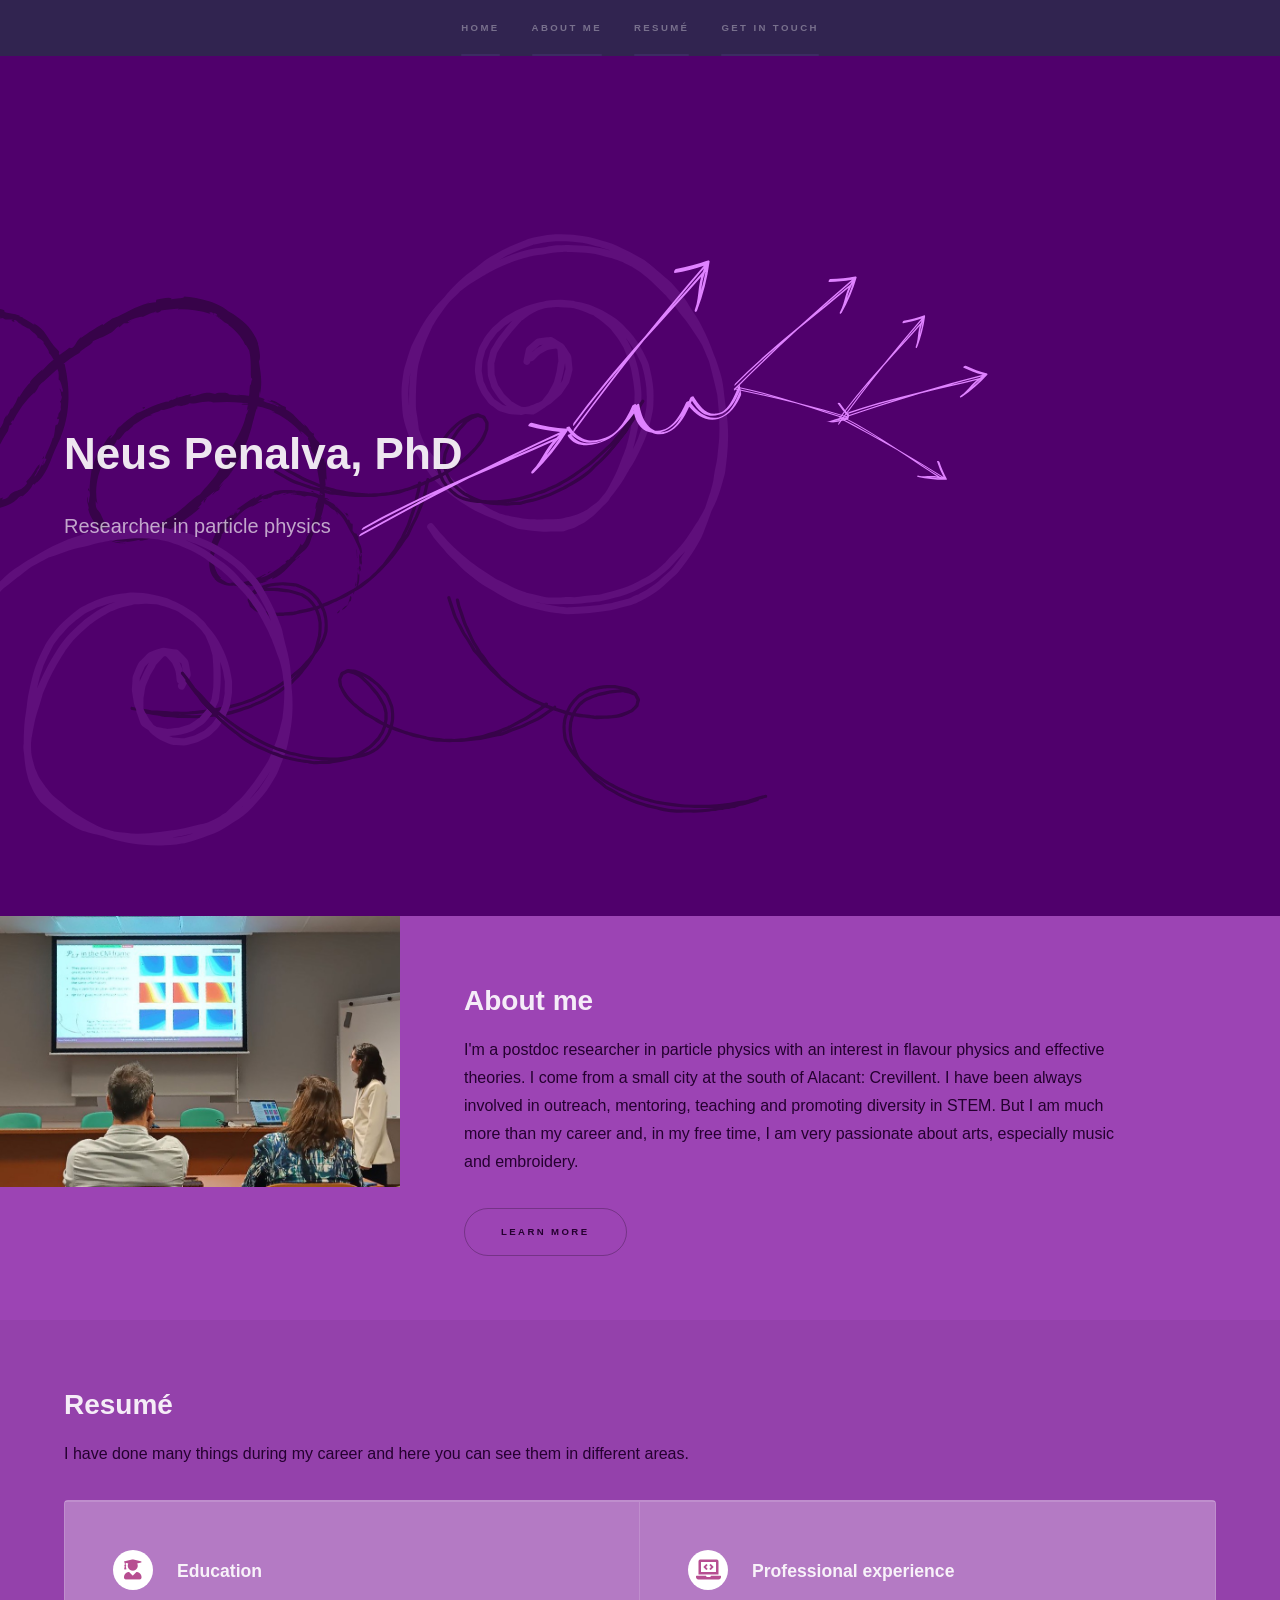
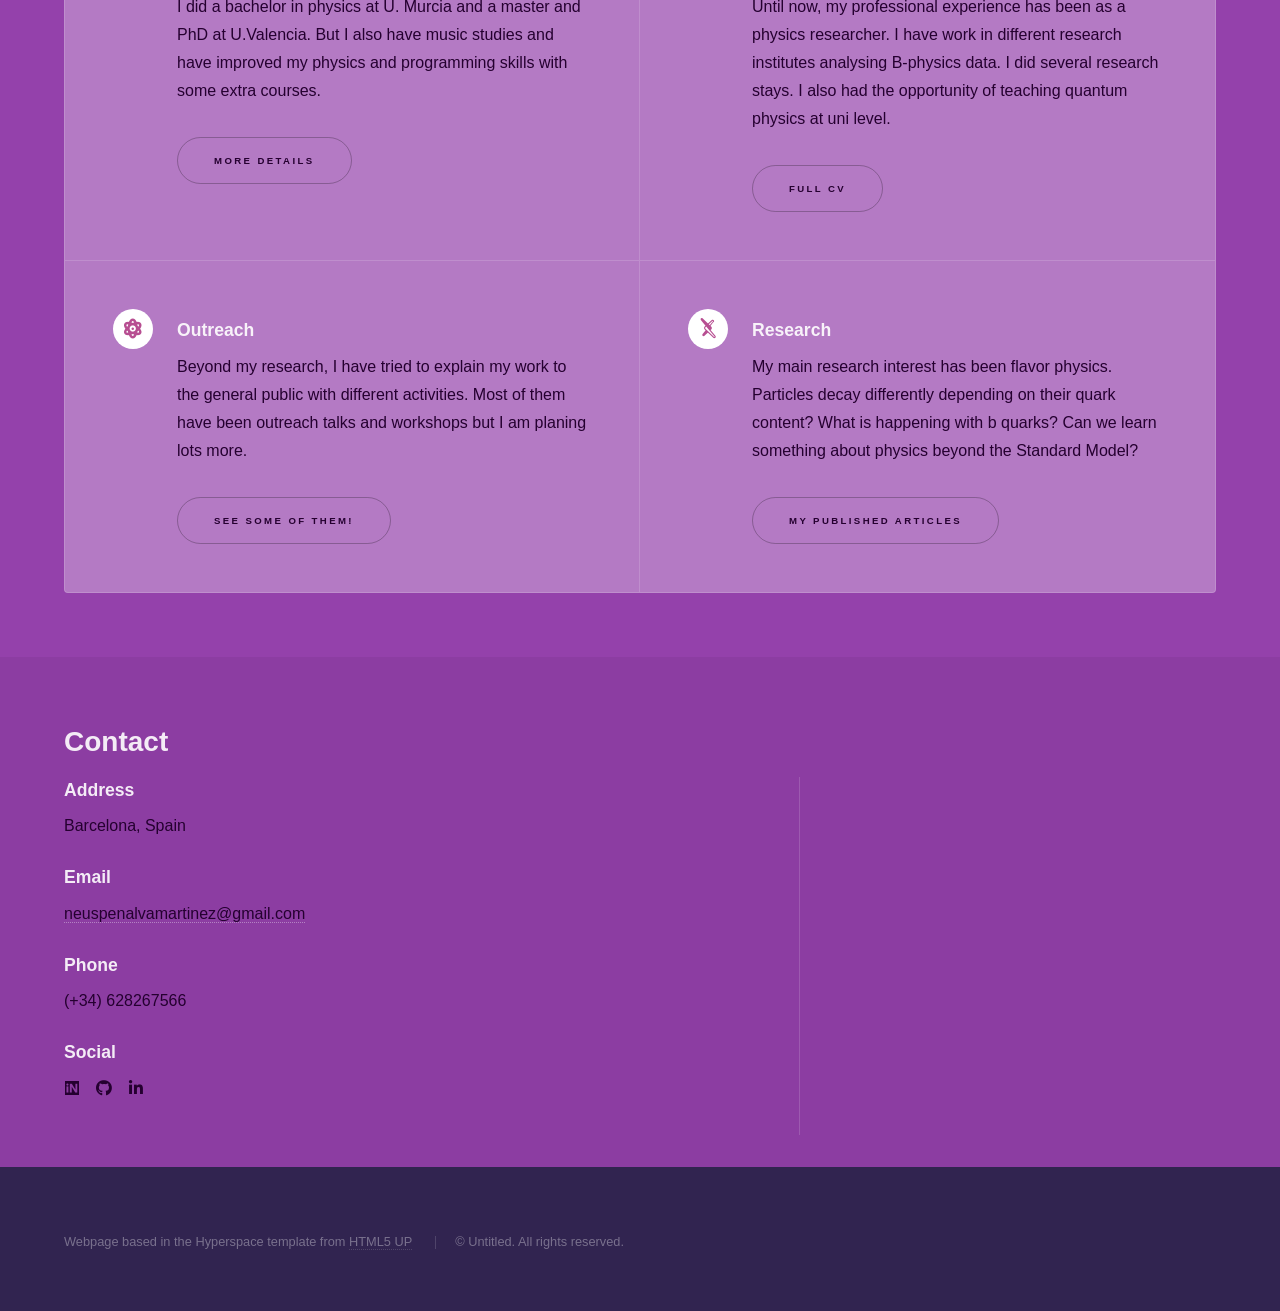
==== index.html @ c402e640 "Add files via upload" ====
<!DOCTYPE HTML>
<!--
	Hyperspace by HTML5 UP
	html5up.net | @ajlkn
	Free for personal and commercial use under the CCA 3.0 license (html5up.net/license)
-->
<html>
	<head>
		<title>Neus Penalva</title>
		<meta charset="utf-8" />
		<meta name="viewport" content="width=device-width, initial-scale=1, user-scalable=no" />
		<link rel="stylesheet" href="assets/css/main.css" />
		<noscript><link rel="stylesheet" href="assets/css/noscript.css" /></noscript>
	</head>
	<body class="is-preload">

		<!-- Sidebar -->
			<section id="sidebar">
				<div class="inner">
					<header>
						<img src="images/perfil.jpeg" alt="Profile photo" class="avatar"/>
						<h2 id="logo"><a href="#">Neus Penalva</a></h2>
				    </header>
					<nav>
						<ul>
							<li><a href="#intro">Home</a></li>
							<li><a href="#one">About me</a></li>
							<li><a href="#two">Resumé</a></li>
							<li><a href="#three">Get in touch</a></li>
						</ul>
					</nav>
				</div>
			</section>

		<!-- Wrapper -->
			<div id="wrapper">

				<!-- Intro -->
					<section id="intro" class="wrapper style1 fullscreen fade-up">
						<div class="inner">
							<h1>Neus Penalva, PhD</h1>
							<p>Researcher in particle physics</p>
						</div>
					</section>

				<!-- One -->
					<section id="one" class="wrapper style2 spotlights">
						<section>
							<a href="#" class="image"><img src="images/thesis_defense.jpg" alt="" data-position="center center" width="100%" /></a>
							<div class="content">
								<div class="inner">
									<h2>About me</h2>
									<p>I'm a postdoc researcher in particle physics with an interest in flavour physics and effective theories. I come from a small city at the south of Alacant: Crevillent.
									I have been always involved in outreach, mentoring, teaching and promoting diversity in STEM. 
									But I am much more than my career and, in my free time, I am very passionate about arts, especially music and embroidery.</p>
									<ul class="actions">
										<li><a href="aboutme.html" class="button">Learn more</a></li>
									</ul>
								</div>
							</div>

					</section>

				<!-- Two -->
					<section id="two" class="wrapper style3 fade-up">
						<div class="inner">
							<h2>Resumé</h2>
							<p>I have done many things during my career and here you can see them in different areas.</p>
							<div class="features">
								<section>
									<span class="icon solid major fa-user-graduate"></span>
									<h3>Education</h3>
									<p>I did a bachelor in physics at U. Murcia and a master and PhD at U.Valencia. But I also have music studies and have improved my physics and programming skills with some extra courses.</p>
									<ul class="actions">
										<li><a href="education.html" class="button">More details</a></li>
							        </ul>
								</section>
								<section>
									<span class="icon solid major fa-laptop-code"></span>
									<h3>Professional experience</h3>
									<p>Until now, my professional experience has been as a physics researcher. I have work in different research institutes analysing B-physics data. 
									I did several research stays. I also had the opportunity of teaching quantum physics at uni level. 
									</p>
									<ul class="actions">
										<li><a href="CV.html" class="button">Full CV</a></li>
							        </ul>
								</section>
								<section>
									<span class="icon solid major fa-atom"></span>
									<h3>Outreach</h3>
									<p>Beyond my research, I have tried to explain my work to the general public with different activities. Most of them have been outreach talks and workshops but I am planing lots more.</p>
									<ul class="actions">
										<li><a href="portfolio.html" class="button">See some of them!</a></li>
							        </ul>
								</section>
								<section>
									<span class="icon academic solid major ai-arxiv"></span>
									<h3>Research</h3>
									<p>My main research interest has been flavor physics. Particles decay differently depending on their quark content? What is happening with b quarks? Can we learn something about physics beyond the Standard Model?</p>
									<ul class="actions">
										<li><a href="publications.html" class="button">My published articles</a></li>
							        </ul>
								</section>
							</div>
						</div>
					</section>

				<!-- Three -->
					<section id="three" class="wrapper style2 fade-up">
						<div class="inner">
							<h2>Contact</h2>
							<div class="split style1">
<!--								<section>
									<form method="post" action="#">
										<div class="fields">
											<div class="field half">
												<label for="name">Name</label>
												<input type="text" name="name" id="name" />
											</div>
											<div class="field half">
												<label for="email">Email</label>
												<input type="text" name="email" id="email" />
											</div>
											<div class="field">
												<label for="message">Message</label>
												<textarea name="message" id="message" rows="5"></textarea>
											</div>
										</div>
										<ul class="actions">
											<li><a href="" class="button submit">Send Message</a></li>
										</ul>
									</form>
								</section>
-->								
								<section>
									<ul class="contact">
										<li>
											<h3>Address</h3>
											<span>Barcelona, Spain</span>
										</li>
										<li>
											<h3>Email</h3>
											<a href="#">neuspenalvamartinez@gmail.com</a>
										</li>
										<li>
											<h3>Phone</h3>
											<span>(+34) 628267566</span>
										</li>
										
										<li>
											<h3>Social</h3>
											<ul class="icons">
												<li><a href="https://inspirehep.net/authors/1802259?ui-citation-summary=true" class="icon academic ai-inspire"><span class="label">Inspire-HEP</span></a></li>
												<li><a href="https://github.com/NeusPenalva" class="icon brands fa-github"><span class="label">GitHub</span></a></li>
												<li><a href="https://www.linkedin.com/in/neus-penalva-mart%C3%ADnez-898a0a345/" class="icon brands fa-linkedin-in"><span class="label">LinkedIn</span></a></li>
											</ul>
										</li>
									</ul>
								</section>
							</div>
						</div>
					</section>

			</div>

		<!-- Footer -->
			<footer id="footer" class="wrapper style1-alt">
				<div class="inner">
					<ul class="menu">
						<li>Webpage based in the Hyperspace template from <a href="http://html5up.net">HTML5 UP</a></li>
						<li>&copy; Untitled. All rights reserved.</li>
					</ul>
				</div>
			</footer>

		<!-- Scripts -->
			<script src="assets/js/jquery.min.js"></script>
			<script src="assets/js/jquery.scrollex.min.js"></script>
			<script src="assets/js/jquery.scrolly.min.js"></script>
			<script src="assets/js/browser.min.js"></script>
			<script src="assets/js/breakpoints.min.js"></script>
			<script src="assets/js/util.js"></script>
			<script src="assets/js/main.js"></script>

	</body>
</html>
---- assets/css/main.css ----
@import url(fontawesome-all.min.css);
@import url(academicons.min.css);
/*
	Hyperspace by HTML5 UP
	html5up.net | @ajlkn
	Free for personal and commercial use under the CCA 3.0 license (html5up.net/license)
*/

html, body, div, span, applet, object,
iframe, h1, h2, h3, h4, h5, h6, p, blockquote,
pre, a, abbr, acronym, address, big, cite,
code, del, dfn, em, img, ins, kbd, q, s, samp,
small, strike, strong, sub, sup, tt, var, b,
u, i, center, dl, dt, dd, ol, ul, li, fieldset,
form, label, legend, table, caption, tbody,
tfoot, thead, tr, th, td, article, aside,
canvas, details, embed, figure, figcaption,
footer, header, hgroup, menu, nav, output, ruby,
section, summary, time, mark, audio, video {
	margin: 0;
	padding: 0;
	border: 0;
	font-size: 100%;
	font: inherit;
	vertical-align: baseline;}

article, aside, details, figcaption, figure,
footer, header, hgroup, menu, nav, section {
	display: block;}

body {
	line-height: 1;
}

ol, ul {
	list-style: none;
}

blockquote, q {
	quotes: none;
}

	blockquote:before, blockquote:after, q:before, q:after {
		content: '';
		content: none;
	}

table {
	border-collapse: collapse;
	border-spacing: 0;
}

body {
	-webkit-text-size-adjust: none;
}

mark {
	background-color: transparent;
	color: inherit;
}

input::-moz-focus-inner {
	border: 0;
	padding: 0;
}

input, select, textarea {
	-moz-appearance: none;
	-webkit-appearance: none;
	-ms-appearance: none;
	appearance: none;
}

/* Basic */

	@-ms-viewport {
		width: device-width;
	}

	body {
		-ms-overflow-style: scrollbar;
	}

	@media screen and (max-width: 480px) {

		html, body {
			min-width: 320px;
		}

	}

	html {
		box-sizing: border-box;
	}

	*, *:before, *:after {
		box-sizing: inherit;
	}

	body {
		background: #312450;
	}

		body.is-preload *, body.is-preload *:before, body.is-preload *:after {
			-moz-animation: none !important;
			-webkit-animation: none !important;
			-ms-animation: none !important;
			animation: none !important;
			-moz-transition: none !important;
			-webkit-transition: none !important;
			-ms-transition: none !important;
			transition: none !important;
		}

/* Type */

	body, input, select, textarea {
		color: rgba(255, 255, 255, 0.65);
		font-family: Arial, Helvetica, sans-serif;
		font-size: 16.5pt;
		font-weight: normal;
		line-height: 1.75;
	}

		@media screen and (max-width: 1680px) {

			body, input, select, textarea {
				font-size: 13pt;
			}

		}

		@media screen and (max-width: 1280px) {

			body, input, select, textarea {
				font-size: 12pt;
			}

		}

		@media screen and (max-width: 360px) {

			body, input, select, textarea {
				font-size: 11pt;
			}

		}

	a {
		-moz-transition: color 0.2s ease, border-bottom-color 0.2s ease;
		-webkit-transition: color 0.2s ease, border-bottom-color 0.2s ease;
		-ms-transition: color 0.2s ease, border-bottom-color 0.2s ease;
		transition: color 0.2s ease, border-bottom-color 0.2s ease;
		border-bottom: dotted 1px rgba(255, 255, 255, 0.35);
		color: inherit;
		text-decoration: none;
	}

		a:hover {
			border-bottom-color: transparent;
			color: #ffffff;
		}

	strong, b {
		color: #ffffff;
		font-weight: bold;
	}

	em, i {
		font-style: italic;
	}

	p {
		margin: 0 0 2em 0;
	}

	h1, h2, h3, h4, h5, h6 {
		color: rgba(255, 255, 255, 0.90);
		font-weight: bold;
		line-height: 1.5;
		margin: 0 0 0.5em 0;
	}

		h1 a, h2 a, h3 a, h4 a, h5 a, h6 a {
			color: inherit;
			text-decoration: none;
		}

	h1 {
		font-size: 2.75em;
	}

		h1.major {
			margin: 0 0 1.3em 0;
			position: relative;
			padding-bottom: 0.35em;
		}

			h1.major:after {
				background-image: -moz-linear-gradient(to right, #5e42a6, #b74e91);
				background-image: -webkit-linear-gradient(to right, #5e42a6, #b74e91);
				background-image: -ms-linear-gradient(to right, #5e42a6, #b74e91);
				background-image: linear-gradient(to right, #5e42a6, #b74e91);
				-moz-transition: max-width 0.2s ease;
				-webkit-transition: max-width 0.2s ease;
				-ms-transition: max-width 0.2s ease;
				transition: max-width 0.2s ease;
				border-radius: 0.2em;
				bottom: 0;
				content: '';
				height: 0.05em;
				position: absolute;
				right: 0;
				width: 100%;
			}

	h2 {
		font-size: 1.75em;
	}

	h3 {
		font-size: 1.1em;
	}

	h4 {
		font-size: 1em;
	}

	h5 {
		font-size: 0.8em;
	}

	h6 {
		font-size: 0.6em;
	}

	@media screen and (max-width: 736px) {

		h1 {
			font-size: 2em;
		}

		h2 {
			font-size: 1.25em;
		}

		h3 {
			font-size: 1em;
		}

		h4 {
			font-size: 0.8em;
		}

		h5 {
			font-size: 0.6em;
		}

		h6 {
			font-size: 0.6em;
		}

	}

	sub {
		font-size: 0.8em;
		position: relative;
		top: 0.5em;
	}

	sup {
		font-size: 0.8em;
		position: relative;
		top: -0.5em;
	}

	blockquote {
		border-left: solid 4px rgba(255, 255, 255, 0.15);
		font-style: italic;
		margin: 0 0 2em 0;
		padding: 0.5em 0 0.5em 2em;
	}

	code {
		background: rgba(255, 255, 255, 0.05);
		border-radius: 0.25em;
		border: solid 1px rgba(255, 255, 255, 0.15);
		font-family: "Courier New", monospace;
		font-size: 0.9em;
		margin: 0 0.25em;
		padding: 0.25em 0.65em;
	}

	pre {
		-webkit-overflow-scrolling: touch;
		font-family: "Courier New", monospace;
		font-size: 0.9em;
		margin: 0 0 2em 0;
	}

		pre code {
			display: block;
			line-height: 1.75em;
			padding: 1em 1.5em;
			overflow-x: auto;
		}

	hr {
		border: 0;
		border-bottom: solid 1px rgba(255, 255, 255, 0.15);
		margin: 2em 0;
	}

		hr.major {
			margin: 3em 0;
		}

	.align-left {
		text-align: left;
	}

	.align-center {
		text-align: center;
	}

	.align-right {
		text-align: right;
	}

/* Row */

	.row {
		display: flex;
		flex-wrap: wrap;
		box-sizing: border-box;
		align-items: stretch;
	}

		.row > * {
			box-sizing: border-box;
		}

		.row.gtr-uniform > * > :last-child {
			margin-bottom: 0;
		}

		.row.aln-left {
			justify-content: flex-start;
		}

		.row.aln-center {
			justify-content: center;
		}

		.row.aln-right {
			justify-content: flex-end;
		}

		.row.aln-top {
			align-items: flex-start;
		}

		.row.aln-middle {
			align-items: center;
		}

		.row.aln-bottom {
			align-items: flex-end;
		}

		.row > .imp {
			order: -1;
		}

		.row > .col-1 {
			width: 8.33333%;
		}

		.row > .off-1 {
			margin-left: 8.33333%;
		}

		.row > .col-2 {
			width: 16.66667%;
		}

		.row > .off-2 {
			margin-left: 16.66667%;
		}

		.row > .col-3 {
			width: 25%;
		}

		.row > .off-3 {
			margin-left: 25%;
		}

		.row > .col-4 {
			width: 33.33333%;
		}

		.row > .off-4 {
			margin-left: 33.33333%;
		}

		.row > .col-5 {
			width: 41.66667%;
		}

		.row > .off-5 {
			margin-left: 41.66667%;
		}

		.row > .col-6 {
			width: 50%;
		}

		.row > .off-6 {
			margin-left: 50%;
		}

		.row > .col-7 {
			width: 58.33333%;
		}

		.row > .off-7 {
			margin-left: 58.33333%;
		}

		.row > .col-8 {
			width: 66.66667%;
		}

		.row > .off-8 {
			margin-left: 66.66667%;
		}

		.row > .col-9 {
			width: 75%;
		}

		.row > .off-9 {
			margin-left: 75%;
		}

		.row > .col-10 {
			width: 83.33333%;
		}

		.row > .off-10 {
			margin-left: 83.33333%;
		}

		.row > .col-11 {
			width: 91.66667%;
		}

		.row > .off-11 {
			margin-left: 91.66667%;
		}

		.row > .col-12 {
			width: 100%;
		}

		.row > .off-12 {
			margin-left: 100%;
		}

		.row.gtr-0 {
			margin-top: 0;
			margin-left: 0em;
		}

			.row.gtr-0 > * {
				padding: 0 0 0 0em;
			}

			.row.gtr-0.gtr-uniform {
				margin-top: 0em;
			}

				.row.gtr-0.gtr-uniform > * {
					padding-top: 0em;
				}

		.row.gtr-25 {
			margin-top: 0;
			margin-left: -0.375em;
		}

			.row.gtr-25 > * {
				padding: 0 0 0 0.375em;
			}

			.row.gtr-25.gtr-uniform {
				margin-top: -0.375em;
			}

				.row.gtr-25.gtr-uniform > * {
					padding-top: 0.375em;
				}

		.row.gtr-50 {
			margin-top: 0;
			margin-left: -0.75em;
		}

			.row.gtr-50 > * {
				padding: 0 0 0 0.75em;
			}

			.row.gtr-50.gtr-uniform {
				margin-top: -0.75em;
			}

				.row.gtr-50.gtr-uniform > * {
					padding-top: 0.75em;
				}

		.row {
			margin-top: 0;
			margin-left: -1.5em;
		}

			.row > * {
				padding: 0 0 0 1.5em;
			}

			.row.gtr-uniform {
				margin-top: -1.5em;
			}

				.row.gtr-uniform > * {
					padding-top: 1.5em;
				}

		.row.gtr-150 {
			margin-top: 0;
			margin-left: -2.25em;
		}

			.row.gtr-150 > * {
				padding: 0 0 0 2.25em;
			}

			.row.gtr-150.gtr-uniform {
				margin-top: -2.25em;
			}

				.row.gtr-150.gtr-uniform > * {
					padding-top: 2.25em;
				}

		.row.gtr-200 {
			margin-top: 0;
			margin-left: -3em;
		}

			.row.gtr-200 > * {
				padding: 0 0 0 3em;
			}

			.row.gtr-200.gtr-uniform {
				margin-top: -3em;
			}

				.row.gtr-200.gtr-uniform > * {
					padding-top: 3em;
				}

		@media screen and (max-width: 1680px) {

			.row {
				display: flex;
				flex-wrap: wrap;
				box-sizing: border-box;
				align-items: stretch;
			}

				.row > * {
					box-sizing: border-box;
				}

				.row.gtr-uniform > * > :last-child {
					margin-bottom: 0;
				}

				.row.aln-left {
					justify-content: flex-start;
				}

				.row.aln-center {
					justify-content: center;
				}

				.row.aln-right {
					justify-content: flex-end;
				}

				.row.aln-top {
					align-items: flex-start;
				}

				.row.aln-middle {
					align-items: center;
				}

				.row.aln-bottom {
					align-items: flex-end;
				}

				.row > .imp-xlarge {
					order: -1;
				}

				.row > .col-1-xlarge {
					width: 8.33333%;
				}

				.row > .off-1-xlarge {
					margin-left: 8.33333%;
				}

				.row > .col-2-xlarge {
					width: 16.66667%;
				}

				.row > .off-2-xlarge {
					margin-left: 16.66667%;
				}

				.row > .col-3-xlarge {
					width: 25%;
				}

				.row > .off-3-xlarge {
					margin-left: 25%;
				}

				.row > .col-4-xlarge {
					width: 33.33333%;
				}

				.row > .off-4-xlarge {
					margin-left: 33.33333%;
				}

				.row > .col-5-xlarge {
					width: 41.66667%;
				}

				.row > .off-5-xlarge {
					margin-left: 41.66667%;
				}

				.row > .col-6-xlarge {
					width: 50%;
				}

				.row > .off-6-xlarge {
					margin-left: 50%;
				}

				.row > .col-7-xlarge {
					width: 58.33333%;
				}

				.row > .off-7-xlarge {
					margin-left: 58.33333%;
				}

				.row > .col-8-xlarge {
					width: 66.66667%;
				}

				.row > .off-8-xlarge {
					margin-left: 66.66667%;
				}

				.row > .col-9-xlarge {
					width: 75%;
				}

				.row > .off-9-xlarge {
					margin-left: 75%;
				}

				.row > .col-10-xlarge {
					width: 83.33333%;
				}

				.row > .off-10-xlarge {
					margin-left: 83.33333%;
				}

				.row > .col-11-xlarge {
					width: 91.66667%;
				}

				.row > .off-11-xlarge {
					margin-left: 91.66667%;
				}

				.row > .col-12-xlarge {
					width: 100%;
				}

				.row > .off-12-xlarge {
					margin-left: 100%;
				}

				.row.gtr-0 {
					margin-top: 0;
					margin-left: 0em;
				}

					.row.gtr-0 > * {
						padding: 0 0 0 0em;
					}

					.row.gtr-0.gtr-uniform {
						margin-top: 0em;
					}

						.row.gtr-0.gtr-uniform > * {
							padding-top: 0em;
						}

				.row.gtr-25 {
					margin-top: 0;
					margin-left: -0.375em;
				}

					.row.gtr-25 > * {
						padding: 0 0 0 0.375em;
					}

					.row.gtr-25.gtr-uniform {
						margin-top: -0.375em;
					}

						.row.gtr-25.gtr-uniform > * {
							padding-top: 0.375em;
						}

				.row.gtr-50 {
					margin-top: 0;
					margin-left: -0.75em;
				}

					.row.gtr-50 > * {
						padding: 0 0 0 0.75em;
					}

					.row.gtr-50.gtr-uniform {
						margin-top: -0.75em;
					}

						.row.gtr-50.gtr-uniform > * {
							padding-top: 0.75em;
						}

				.row {
					margin-top: 0;
					margin-left: -1.5em;
				}

					.row > * {
						padding: 0 0 0 1.5em;
					}

					.row.gtr-uniform {
						margin-top: -1.5em;
					}

						.row.gtr-uniform > * {
							padding-top: 1.5em;
						}

				.row.gtr-150 {
					margin-top: 0;
					margin-left: -2.25em;
				}

					.row.gtr-150 > * {
						padding: 0 0 0 2.25em;
					}

					.row.gtr-150.gtr-uniform {
						margin-top: -2.25em;
					}

						.row.gtr-150.gtr-uniform > * {
							padding-top: 2.25em;
						}

				.row.gtr-200 {
					margin-top: 0;
					margin-left: -3em;
				}

					.row.gtr-200 > * {
						padding: 0 0 0 3em;
					}

					.row.gtr-200.gtr-uniform {
						margin-top: -3em;
					}

						.row.gtr-200.gtr-uniform > * {
							padding-top: 3em;
						}

		}

		@media screen and (max-width: 1280px) {

			.row {
				display: flex;
				flex-wrap: wrap;
				box-sizing: border-box;
				align-items: stretch;
			}

				.row > * {
					box-sizing: border-box;
				}

				.row.gtr-uniform > * > :last-child {
					margin-bottom: 0;
				}

				.row.aln-left {
					justify-content: flex-start;
				}

				.row.aln-center {
					justify-content: center;
				}

				.row.aln-right {
					justify-content: flex-end;
				}

				.row.aln-top {
					align-items: flex-start;
				}

				.row.aln-middle {
					align-items: center;
				}

				.row.aln-bottom {
					align-items: flex-end;
				}

				.row > .imp-large {
					order: -1;
				}

				.row > .col-1-large {
					width: 8.33333%;
				}

				.row > .off-1-large {
					margin-left: 8.33333%;
				}

				.row > .col-2-large {
					width: 16.66667%;
				}

				.row > .off-2-large {
					margin-left: 16.66667%;
				}

				.row > .col-3-large {
					width: 25%;
				}

				.row > .off-3-large {
					margin-left: 25%;
				}

				.row > .col-4-large {
					width: 33.33333%;
				}

				.row > .off-4-large {
					margin-left: 33.33333%;
				}

				.row > .col-5-large {
					width: 41.66667%;
				}

				.row > .off-5-large {
					margin-left: 41.66667%;
				}

				.row > .col-6-large {
					width: 50%;
				}

				.row > .off-6-large {
					margin-left: 50%;
				}

				.row > .col-7-large {
					width: 58.33333%;
				}

				.row > .off-7-large {
					margin-left: 58.33333%;
				}

				.row > .col-8-large {
					width: 66.66667%;
				}

				.row > .off-8-large {
					margin-left: 66.66667%;
				}

				.row > .col-9-large {
					width: 75%;
				}

				.row > .off-9-large {
					margin-left: 75%;
				}

				.row > .col-10-large {
					width: 83.33333%;
				}

				.row > .off-10-large {
					margin-left: 83.33333%;
				}

				.row > .col-11-large {
					width: 91.66667%;
				}

				.row > .off-11-large {
					margin-left: 91.66667%;
				}

				.row > .col-12-large {
					width: 100%;
				}

				.row > .off-12-large {
					margin-left: 100%;
				}

				.row.gtr-0 {
					margin-top: 0;
					margin-left: 0em;
				}

					.row.gtr-0 > * {
						padding: 0 0 0 0em;
					}

					.row.gtr-0.gtr-uniform {
						margin-top: 0em;
					}

						.row.gtr-0.gtr-uniform > * {
							padding-top: 0em;
						}

				.row.gtr-25 {
					margin-top: 0;
					margin-left: -0.375em;
				}

					.row.gtr-25 > * {
						padding: 0 0 0 0.375em;
					}

					.row.gtr-25.gtr-uniform {
						margin-top: -0.375em;
					}

						.row.gtr-25.gtr-uniform > * {
							padding-top: 0.375em;
						}

				.row.gtr-50 {
					margin-top: 0;
					margin-left: -0.75em;
				}

					.row.gtr-50 > * {
						padding: 0 0 0 0.75em;
					}

					.row.gtr-50.gtr-uniform {
						margin-top: -0.75em;
					}

						.row.gtr-50.gtr-uniform > * {
							padding-top: 0.75em;
						}

				.row {
					margin-top: 0;
					margin-left: -1.5em;
				}

					.row > * {
						padding: 0 0 0 1.5em;
					}

					.row.gtr-uniform {
						margin-top: -1.5em;
					}

						.row.gtr-uniform > * {
							padding-top: 1.5em;
						}

				.row.gtr-150 {
					margin-top: 0;
					margin-left: -2.25em;
				}

					.row.gtr-150 > * {
						padding: 0 0 0 2.25em;
					}

					.row.gtr-150.gtr-uniform {
						margin-top: -2.25em;
					}

						.row.gtr-150.gtr-uniform > * {
							padding-top: 2.25em;
						}

				.row.gtr-200 {
					margin-top: 0;
					margin-left: -3em;
				}

					.row.gtr-200 > * {
						padding: 0 0 0 3em;
					}

					.row.gtr-200.gtr-uniform {
						margin-top: -3em;
					}

						.row.gtr-200.gtr-uniform > * {
							padding-top: 3em;
						}

		}

		@media screen and (max-width: 980px) {

			.row {
				display: flex;
				flex-wrap: wrap;
				box-sizing: border-box;
				align-items: stretch;
			}

				.row > * {
					box-sizing: border-box;
				}

				.row.gtr-uniform > * > :last-child {
					margin-bottom: 0;
				}

				.row.aln-left {
					justify-content: flex-start;
				}

				.row.aln-center {
					justify-content: center;
				}

				.row.aln-right {
					justify-content: flex-end;
				}

				.row.aln-top {
					align-items: flex-start;
				}

				.row.aln-middle {
					align-items: center;
				}

				.row.aln-bottom {
					align-items: flex-end;
				}

				.row > .imp-medium {
					order: -1;
				}

				.row > .col-1-medium {
					width: 8.33333%;
				}

				.row > .off-1-medium {
					margin-left: 8.33333%;
				}

				.row > .col-2-medium {
					width: 16.66667%;
				}

				.row > .off-2-medium {
					margin-left: 16.66667%;
				}

				.row > .col-3-medium {
					width: 25%;
				}

				.row > .off-3-medium {
					margin-left: 25%;
				}

				.row > .col-4-medium {
					width: 33.33333%;
				}

				.row > .off-4-medium {
					margin-left: 33.33333%;
				}

				.row > .col-5-medium {
					width: 41.66667%;
				}

				.row > .off-5-medium {
					margin-left: 41.66667%;
				}

				.row > .col-6-medium {
					width: 50%;
				}

				.row > .off-6-medium {
					margin-left: 50%;
				}

				.row > .col-7-medium {
					width: 58.33333%;
				}

				.row > .off-7-medium {
					margin-left: 58.33333%;
				}

				.row > .col-8-medium {
					width: 66.66667%;
				}

				.row > .off-8-medium {
					margin-left: 66.66667%;
				}

				.row > .col-9-medium {
					width: 75%;
				}

				.row > .off-9-medium {
					margin-left: 75%;
				}

				.row > .col-10-medium {
					width: 83.33333%;
				}

				.row > .off-10-medium {
					margin-left: 83.33333%;
				}

				.row > .col-11-medium {
					width: 91.66667%;
				}

				.row > .off-11-medium {
					margin-left: 91.66667%;
				}

				.row > .col-12-medium {
					width: 100%;
				}

				.row > .off-12-medium {
					margin-left: 100%;
				}

				.row.gtr-0 {
					margin-top: 0;
					margin-left: 0em;
				}

					.row.gtr-0 > * {
						padding: 0 0 0 0em;
					}

					.row.gtr-0.gtr-uniform {
						margin-top: 0em;
					}

						.row.gtr-0.gtr-uniform > * {
							padding-top: 0em;
						}

				.row.gtr-25 {
					margin-top: 0;
					margin-left: -0.375em;
				}

					.row.gtr-25 > * {
						padding: 0 0 0 0.375em;
					}

					.row.gtr-25.gtr-uniform {
						margin-top: -0.375em;
					}

						.row.gtr-25.gtr-uniform > * {
							padding-top: 0.375em;
						}

				.row.gtr-50 {
					margin-top: 0;
					margin-left: -0.75em;
				}

					.row.gtr-50 > * {
						padding: 0 0 0 0.75em;
					}

					.row.gtr-50.gtr-uniform {
						margin-top: -0.75em;
					}

						.row.gtr-50.gtr-uniform > * {
							padding-top: 0.75em;
						}

				.row {
					margin-top: 0;
					margin-left: -1.5em;
				}

					.row > * {
						padding: 0 0 0 1.5em;
					}

					.row.gtr-uniform {
						margin-top: -1.5em;
					}

						.row.gtr-uniform > * {
							padding-top: 1.5em;
						}

				.row.gtr-150 {
					margin-top: 0;
					margin-left: -2.25em;
				}

					.row.gtr-150 > * {
						padding: 0 0 0 2.25em;
					}

					.row.gtr-150.gtr-uniform {
						margin-top: -2.25em;
					}

						.row.gtr-150.gtr-uniform > * {
							padding-top: 2.25em;
						}

				.row.gtr-200 {
					margin-top: 0;
					margin-left: -3em;
				}

					.row.gtr-200 > * {
						padding: 0 0 0 3em;
					}

					.row.gtr-200.gtr-uniform {
						margin-top: -3em;
					}

						.row.gtr-200.gtr-uniform > * {
							padding-top: 3em;
						}

		}

		@media screen and (max-width: 736px) {

			.row {
				display: flex;
				flex-wrap: wrap;
				box-sizing: border-box;
				align-items: stretch;
			}

				.row > * {
					box-sizing: border-box;
				}

				.row.gtr-uniform > * > :last-child {
					margin-bottom: 0;
				}

				.row.aln-left {
					justify-content: flex-start;
				}

				.row.aln-center {
					justify-content: center;
				}

				.row.aln-right {
					justify-content: flex-end;
				}

				.row.aln-top {
					align-items: flex-start;
				}

				.row.aln-middle {
					align-items: center;
				}

				.row.aln-bottom {
					align-items: flex-end;
				}

				.row > .imp-small {
					order: -1;
				}

				.row > .col-1-small {
					width: 8.33333%;
				}

				.row > .off-1-small {
					margin-left: 8.33333%;
				}

				.row > .col-2-small {
					width: 16.66667%;
				}

				.row > .off-2-small {
					margin-left: 16.66667%;
				}

				.row > .col-3-small {
					width: 25%;
				}

				.row > .off-3-small {
					margin-left: 25%;
				}

				.row > .col-4-small {
					width: 33.33333%;
				}

				.row > .off-4-small {
					margin-left: 33.33333%;
				}

				.row > .col-5-small {
					width: 41.66667%;
				}

				.row > .off-5-small {
					margin-left: 41.66667%;
				}

				.row > .col-6-small {
					width: 50%;
				}

				.row > .off-6-small {
					margin-left: 50%;
				}

				.row > .col-7-small {
					width: 58.33333%;
				}

				.row > .off-7-small {
					margin-left: 58.33333%;
				}

				.row > .col-8-small {
					width: 66.66667%;
				}

				.row > .off-8-small {
					margin-left: 66.66667%;
				}

				.row > .col-9-small {
					width: 75%;
				}

				.row > .off-9-small {
					margin-left: 75%;
				}

				.row > .col-10-small {
					width: 83.33333%;
				}

				.row > .off-10-small {
					margin-left: 83.33333%;
				}

				.row > .col-11-small {
					width: 91.66667%;
				}

				.row > .off-11-small {
					margin-left: 91.66667%;
				}

				.row > .col-12-small {
					width: 100%;
				}

				.row > .off-12-small {
					margin-left: 100%;
				}

				.row.gtr-0 {
					margin-top: 0;
					margin-left: 0em;
				}

					.row.gtr-0 > * {
						padding: 0 0 0 0em;
					}

					.row.gtr-0.gtr-uniform {
						margin-top: 0em;
					}

						.row.gtr-0.gtr-uniform > * {
							padding-top: 0em;
						}

				.row.gtr-25 {
					margin-top: 0;
					margin-left: -0.375em;
				}

					.row.gtr-25 > * {
						padding: 0 0 0 0.375em;
					}

					.row.gtr-25.gtr-uniform {
						margin-top: -0.375em;
					}

						.row.gtr-25.gtr-uniform > * {
							padding-top: 0.375em;
						}

				.row.gtr-50 {
					margin-top: 0;
					margin-left: -0.75em;
				}

					.row.gtr-50 > * {
						padding: 0 0 0 0.75em;
					}

					.row.gtr-50.gtr-uniform {
						margin-top: -0.75em;
					}

						.row.gtr-50.gtr-uniform > * {
							padding-top: 0.75em;
						}

				.row {
					margin-top: 0;
					margin-left: -1.5em;
				}

					.row > * {
						padding: 0 0 0 1.5em;
					}

					.row.gtr-uniform {
						margin-top: -1.5em;
					}

						.row.gtr-uniform > * {
							padding-top: 1.5em;
						}

				.row.gtr-150 {
					margin-top: 0;
					margin-left: -2.25em;
				}

					.row.gtr-150 > * {
						padding: 0 0 0 2.25em;
					}

					.row.gtr-150.gtr-uniform {
						margin-top: -2.25em;
					}

						.row.gtr-150.gtr-uniform > * {
							padding-top: 2.25em;
						}

				.row.gtr-200 {
					margin-top: 0;
					margin-left: -3em;
				}

					.row.gtr-200 > * {
						padding: 0 0 0 3em;
					}

					.row.gtr-200.gtr-uniform {
						margin-top: -3em;
					}

						.row.gtr-200.gtr-uniform > * {
							padding-top: 3em;
						}

		}

		@media screen and (max-width: 480px) {

			.row {
				display: flex;
				flex-wrap: wrap;
				box-sizing: border-box;
				align-items: stretch;
			}

				.row > * {
					box-sizing: border-box;
				}

				.row.gtr-uniform > * > :last-child {
					margin-bottom: 0;
				}

				.row.aln-left {
					justify-content: flex-start;
				}

				.row.aln-center {
					justify-content: center;
				}

				.row.aln-right {
					justify-content: flex-end;
				}

				.row.aln-top {
					align-items: flex-start;
				}

				.row.aln-middle {
					align-items: center;
				}

				.row.aln-bottom {
					align-items: flex-end;
				}

				.row > .imp-xsmall {
					order: -1;
				}

				.row > .col-1-xsmall {
					width: 8.33333%;
				}

				.row > .off-1-xsmall {
					margin-left: 8.33333%;
				}

				.row > .col-2-xsmall {
					width: 16.66667%;
				}

				.row > .off-2-xsmall {
					margin-left: 16.66667%;
				}

				.row > .col-3-xsmall {
					width: 25%;
				}

				.row > .off-3-xsmall {
					margin-left: 25%;
				}

				.row > .col-4-xsmall {
					width: 33.33333%;
				}

				.row > .off-4-xsmall {
					margin-left: 33.33333%;
				}

				.row > .col-5-xsmall {
					width: 41.66667%;
				}

				.row > .off-5-xsmall {
					margin-left: 41.66667%;
				}

				.row > .col-6-xsmall {
					width: 50%;
				}

				.row > .off-6-xsmall {
					margin-left: 50%;
				}

				.row > .col-7-xsmall {
					width: 58.33333%;
				}

				.row > .off-7-xsmall {
					margin-left: 58.33333%;
				}

				.row > .col-8-xsmall {
					width: 66.66667%;
				}

				.row > .off-8-xsmall {
					margin-left: 66.66667%;
				}

				.row > .col-9-xsmall {
					width: 75%;
				}

				.row > .off-9-xsmall {
					margin-left: 75%;
				}

				.row > .col-10-xsmall {
					width: 83.33333%;
				}

				.row > .off-10-xsmall {
					margin-left: 83.33333%;
				}

				.row > .col-11-xsmall {
					width: 91.66667%;
				}

				.row > .off-11-xsmall {
					margin-left: 91.66667%;
				}

				.row > .col-12-xsmall {
					width: 100%;
				}

				.row > .off-12-xsmall {
					margin-left: 100%;
				}

				.row.gtr-0 {
					margin-top: 0;
					margin-left: 0em;
				}

					.row.gtr-0 > * {
						padding: 0 0 0 0em;
					}

					.row.gtr-0.gtr-uniform {
						margin-top: 0em;
					}

						.row.gtr-0.gtr-uniform > * {
							padding-top: 0em;
						}

				.row.gtr-25 {
					margin-top: 0;
					margin-left: -0.375em;
				}

					.row.gtr-25 > * {
						padding: 0 0 0 0.375em;
					}

					.row.gtr-25.gtr-uniform {
						margin-top: -0.375em;
					}

						.row.gtr-25.gtr-uniform > * {
							padding-top: 0.375em;
						}

				.row.gtr-50 {
					margin-top: 0;
					margin-left: -0.75em;
				}

					.row.gtr-50 > * {
						padding: 0 0 0 0.75em;
					}

					.row.gtr-50.gtr-uniform {
						margin-top: -0.75em;
					}

						.row.gtr-50.gtr-uniform > * {
							padding-top: 0.75em;
						}

				.row {
					margin-top: 0;
					margin-left: -1.5em;
				}

					.row > * {
						padding: 0 0 0 1.5em;
					}

					.row.gtr-uniform {
						margin-top: -1.5em;
					}

						.row.gtr-uniform > * {
							padding-top: 1.5em;
						}

				.row.gtr-150 {
					margin-top: 0;
					margin-left: -2.25em;
				}

					.row.gtr-150 > * {
						padding: 0 0 0 2.25em;
					}

					.row.gtr-150.gtr-uniform {
						margin-top: -2.25em;
					}

						.row.gtr-150.gtr-uniform > * {
							padding-top: 2.25em;
						}

				.row.gtr-200 {
					margin-top: 0;
					margin-left: -3em;
				}

					.row.gtr-200 > * {
						padding: 0 0 0 3em;
					}

					.row.gtr-200.gtr-uniform {
						margin-top: -3em;
					}

						.row.gtr-200.gtr-uniform > * {
							padding-top: 3em;
						}

		}

/* Box */

	.box {
		border-radius: 0.25em;
		border: solid 1px rgba(255, 255, 255, 0.15);
		margin-bottom: 2em;
		padding: 1.5em;
	}

		.box > :last-child,
		.box > :last-child > :last-child,
		.box > :last-child > :last-child > :last-child {
			margin-bottom: 0;
		}

		.box.alt {
			border: 0;
			border-radius: 0;
			padding: 0;
		}

/* Button */

	input[type="submit"],
	input[type="reset"],
	input[type="button"],
	button,
	.button {
		-moz-appearance: none;
		-webkit-appearance: none;
		-ms-appearance: none;
		appearance: none;
		-moz-transition: border-color 0.2s ease;
		-webkit-transition: border-color 0.2s ease;
		-ms-transition: border-color 0.2s ease;
		transition: border-color 0.2s ease;
		background-color: transparent;
		border: solid 1px !important;
		border-color: rgba(0, 0, 0, 0.25) !important;
		border-radius: 3em;
		color: #250030 !important;
		cursor: pointer;
		display: inline-block;
		font-size: 0.6em;
		font-weight: bold;
		height: calc(4.75em + 2px);
		letter-spacing: 0.25em;
		line-height: 4.75em;
		outline: 0;
		padding: 0 3.75em;
		position: relative;
		text-align: center;
		text-decoration: none;
		text-transform: uppercase;
		white-space: nowrap;
	}

		input[type="submit"]:after,
		input[type="reset"]:after,
		input[type="button"]:after,
		button:after,
		.button:after {
			-moz-transform: scale(0.25);
			-webkit-transform: scale(0.25);
			-ms-transform: scale(0.25);
			transform: scale(0.25);
			pointer-events: none;
			-moz-transition: opacity 0.2s ease, -moz-transform 0.2s ease;
			-webkit-transition: opacity 0.2s ease, -webkit-transform 0.2s ease;
			-ms-transition: opacity 0.2s ease, -ms-transform 0.2s ease;
			transition: opacity 0.2s ease, transform 0.2s ease;
			background: #ffffff;
			border-radius: 3em;
			content: '';
			height: 100%;
			left: 0;
			opacity: 0;
			position: absolute;
			top: 0;
			width: 100%;
		}

		input[type="submit"].icon:before,
		input[type="reset"].icon:before,
		input[type="button"].icon:before,
		button.icon:before,
		.button.icon:before {
			margin-right: 0.75em;
		}

		input[type="submit"].fit,
		input[type="reset"].fit,
		input[type="button"].fit,
		button.fit,
		.button.fit {
			width: 100%;
		}

		input[type="submit"].small,
		input[type="reset"].small,
		input[type="button"].small,
		button.small,
		.button.small {
			font-size: 0.4em;
		}

		input[type="submit"].large,
		input[type="reset"].large,
		input[type="button"].large,
		button.large,
		.button.large {
			font-size: 0.8em;
		}

		input[type="submit"].primary,
		input[type="reset"].primary,
		input[type="button"].primary,
		button.primary,
		.button.primary {
			background-color: #ffffff;
			color: #312450 !important;
		}

			input[type="submit"].primary:after,
			input[type="reset"].primary:after,
			input[type="button"].primary:after,
			button.primary:after,
			.button.primary:after {
				display: none;
			}

		input[type="submit"].disabled, input[type="submit"]:disabled,
		input[type="reset"].disabled,
		input[type="reset"]:disabled,
		input[type="button"].disabled,
		input[type="button"]:disabled,
		button.disabled,
		button:disabled,
		.button.disabled,
		.button:disabled {
			cursor: default;
			opacity: 0.5;
			pointer-events: none;
		}

		input[type="submit"]:hover,
		input[type="reset"]:hover,
		input[type="button"]:hover,
		button:hover,
		.button:hover {
			border-color: rgba(255, 255, 255, 0.55) !important;
		}

			input[type="submit"]:hover:after,
			input[type="reset"]:hover:after,
			input[type="button"]:hover:after,
			button:hover:after,
			.button:hover:after {
				opacity: 0.05;
				-moz-transform: scale(1);
				-webkit-transform: scale(1);
				-ms-transform: scale(1);
				transform: scale(1);
			}

			input[type="submit"]:hover:active,
			input[type="reset"]:hover:active,
			input[type="button"]:hover:active,
			button:hover:active,
			.button:hover:active {
				border-color: #ffffff !important;
			}

				input[type="submit"]:hover:active:after,
				input[type="reset"]:hover:active:after,
				input[type="button"]:hover:active:after,
				button:hover:active:after,
				.button:hover:active:after {
					opacity: 0.1;
				}

/* Features */

	.features {
		display: -moz-flex;
		display: -webkit-flex;
		display: -ms-flex;
		display: flex;
		-moz-flex-wrap: wrap;
		-webkit-flex-wrap: wrap;
		-ms-flex-wrap: wrap;
		flex-wrap: wrap;
		border-radius: 0.25em;
		border: solid 1px rgba(255, 255, 255, 0.15);
		background: rgba(255, 255, 255, 0.30);
		margin: 0 0 2em 0;
	}

		.features section {
			padding: 3.5em 3em 1em 7em ;
			width: 50%;
			border-top: solid 1px rgba(255, 255, 255, 0.15);
			position: relative;
		}


		    .features section:nth-child(2n+1) {
				border-right: solid 1px rgba(255, 255, 255, 0.15);
			}

			.features section .icon {
				-moz-transition: opacity 0.5s ease, -moz-transform 0.5s ease;
				-webkit-transition: opacity 0.5s ease, -webkit-transform 0.5s ease;
				-ms-transition: opacity 0.5s ease, -ms-transform 0.5s ease;
				transition: opacity 0.5s ease, transform 0.5s ease;
				-moz-transition-delay: 1s;
				-webkit-transition-delay: 1s;
				-ms-transition-delay: 1s;
				transition-delay: 1s;
				-moz-transform: scale(1);
				-webkit-transform: scale(1);
				-ms-transform: scale(1);
				transform: scale(1);
				position: absolute;
				left: 3em;
				top: 3em;
				opacity: 1;
			}

			.features section:nth-child(1) .icon {
				-moz-transition-delay: 0.15s;
				-webkit-transition-delay: 0.15s;
				-ms-transition-delay: 0.15s;
				transition-delay: 0.15s;
			}

			.features section:nth-child(2) .icon {
				-moz-transition-delay: 0.3s;
				-webkit-transition-delay: 0.3s;
				-ms-transition-delay: 0.3s;
				transition-delay: 0.3s;
			}

			.features section:nth-child(3) .icon {
				-moz-transition-delay: 0.45s;
				-webkit-transition-delay: 0.45s;
				-ms-transition-delay: 0.45s;
				transition-delay: 0.45s;
			}

			.features section:nth-child(4) .icon {
				-moz-transition-delay: 0.6s;
				-webkit-transition-delay: 0.6s;
				-ms-transition-delay: 0.6s;
				transition-delay: 0.6s;
			}

			.features section:nth-child(5) .icon {
				-moz-transition-delay: 0.75s;
				-webkit-transition-delay: 0.75s;
				-ms-transition-delay: 0.75s;
				transition-delay: 0.75s;
			}

			.features section:nth-child(6) .icon {
				-moz-transition-delay: 0.9s;
				-webkit-transition-delay: 0.9s;
				-ms-transition-delay: 0.9s;
				transition-delay: 0.9s;
			}

			.features section:nth-child(7) .icon {
				-moz-transition-delay: 1.05s;
				-webkit-transition-delay: 1.05s;
				-ms-transition-delay: 1.05s;
				transition-delay: 1.05s;
			}

			.features section:nth-child(8) .icon {
				-moz-transition-delay: 1.2s;
				-webkit-transition-delay: 1.2s;
				-ms-transition-delay: 1.2s;
				transition-delay: 1.2s;
			}

			.features section:nth-child(9) .icon {
				-moz-transition-delay: 1.35s;
				-webkit-transition-delay: 1.35s;
				-ms-transition-delay: 1.35s;
				transition-delay: 1.35s;
			}

			.features section:nth-child(10) .icon {
				-moz-transition-delay: 1.5s;
				-webkit-transition-delay: 1.5s;
				-ms-transition-delay: 1.5s;
				transition-delay: 1.5s;
			}

			.features section:nth-child(11) .icon {
				-moz-transition-delay: 1.65s;
				-webkit-transition-delay: 1.65s;
				-ms-transition-delay: 1.65s;
				transition-delay: 1.65s;
			}

			.features section:nth-child(12) .icon {
				-moz-transition-delay: 1.8s;
				-webkit-transition-delay: 1.8s;
				-ms-transition-delay: 1.8s;
				transition-delay: 1.8s;
			}

			.features section:nth-child(13) .icon {
				-moz-transition-delay: 1.95s;
				-webkit-transition-delay: 1.95s;
				-ms-transition-delay: 1.95s;
				transition-delay: 1.95s;
			}

			.features section:nth-child(14) .icon {
				-moz-transition-delay: 2.1s;
				-webkit-transition-delay: 2.1s;
				-ms-transition-delay: 2.1s;
				transition-delay: 2.1s;
			}

			.features section:nth-child(15) .icon {
				-moz-transition-delay: 2.25s;
				-webkit-transition-delay: 2.25s;
				-ms-transition-delay: 2.25s;
				transition-delay: 2.25s;
			}

			.features section:nth-child(16) .icon {
				-moz-transition-delay: 2.4s;
				-webkit-transition-delay: 2.4s;
				-ms-transition-delay: 2.4s;
				transition-delay: 2.4s;
			}

			.features section:nth-child(17) .icon {
				-moz-transition-delay: 2.55s;
				-webkit-transition-delay: 2.55s;
				-ms-transition-delay: 2.55s;
				transition-delay: 2.55s;
			}

			.features section:nth-child(18) .icon {
				-moz-transition-delay: 2.7s;
				-webkit-transition-delay: 2.7s;
				-ms-transition-delay: 2.7s;
				transition-delay: 2.7s;
			}

			.features section:nth-child(19) .icon {
				-moz-transition-delay: 2.85s;
				-webkit-transition-delay: 2.85s;
				-ms-transition-delay: 2.85s;
				transition-delay: 2.85s;
			}

			.features section:nth-child(20) .icon {
				-moz-transition-delay: 3s;
				-webkit-transition-delay: 3s;
				-ms-transition-delay: 3s;
				transition-delay: 3s;
			}

		.features.inactive section .icon {
			-moz-transform: scale(0.5);
			-webkit-transform: scale(0.5);
			-ms-transform: scale(0.5);
			transform: scale(0.5);
			opacity: 0;
		}

		@media screen and (max-width: 980px) {

			.features {
				display: block;
			}

				.features section {
					border-top-width: 1px !important;
					border-left-width: 0 !important;
					width: 100%;
				}

					.features section:first-child {
						border-top-width: 0 !important;
					}

		}

		@media screen and (max-width: 736px) {

			.features section {
				padding: 2.5em 1.5em 0.1em 5.5em ;
			}

				.features section .icon {
					left: 1.5em;
					top: 2em;
				}

		}

		@media screen and (max-width: 480px) {

			.features section {
				padding: 2em 1.5em 0.1em 1.5em ;
			}

				.features section .icon {
					left: 0;
					position: relative;
					top: 0;
				}

		}

/* Form */

	form {
		margin: 0 0 2em 0;
	}

		form > :last-child {
			margin-bottom: 0;
		}

		form > .fields {
			display: -moz-flex;
			display: -webkit-flex;
			display: -ms-flex;
			display: flex;
			-moz-flex-wrap: wrap;
			-webkit-flex-wrap: wrap;
			-ms-flex-wrap: wrap;
			flex-wrap: wrap;
			width: calc(100% + 3em);
			margin: -1.5em 0 2em -1.5em;
		}

			form > .fields > .field {
				-moz-flex-grow: 0;
				-webkit-flex-grow: 0;
				-ms-flex-grow: 0;
				flex-grow: 0;
				-moz-flex-shrink: 0;
				-webkit-flex-shrink: 0;
				-ms-flex-shrink: 0;
				flex-shrink: 0;
				padding: 1.5em 0 0 1.5em;
				width: calc(100% - 1.5em);
			}

				form > .fields > .field.half {
					width: calc(50% - 0.75em);
				}

				form > .fields > .field.third {
					width: calc(100%/3 - 0.5em);
				}

				form > .fields > .field.quarter {
					width: calc(25% - 0.375em);
				}

		@media screen and (max-width: 480px) {

			form > .fields {
				width: calc(100% + 3em);
				margin: -1.5em 0 2em -1.5em;
			}

				form > .fields > .field {
					padding: 1.5em 0 0 1.5em;
					width: calc(100% - 1.5em);
				}

					form > .fields > .field.half {
						width: calc(100% - 1.5em);
					}

					form > .fields > .field.third {
						width: calc(100% - 1.5em);
					}

					form > .fields > .field.quarter {
						width: calc(100% - 1.5em);
					}

		}

	label {
		color: #ffffff;
		font-weight: bold;
		line-height: 1.5;
		margin: 0 0 0.7em 0;
		display: block;
		font-size: 1.1em;
	}

	input[type="text"],
	input[type="password"],
	input[type="email"],
	input[type="tel"],
	select,
	textarea {
		-moz-appearance: none;
		-webkit-appearance: none;
		-ms-appearance: none;
		appearance: none;
		background: rgba(255, 255, 255, 0.05);
		border-radius: 0.25em;
		border: none;
		border: solid 1px rgba(255, 255, 255, 0.15);
		color: inherit;
		display: block;
		outline: 0;
		padding: 0 1em;
		text-decoration: none;
		width: 100%;
	}

		input[type="text"]:invalid,
		input[type="password"]:invalid,
		input[type="email"]:invalid,
		input[type="tel"]:invalid,
		select:invalid,
		textarea:invalid {
			box-shadow: none;
		}

		input[type="text"]:focus,
		input[type="password"]:focus,
		input[type="email"]:focus,
		input[type="tel"]:focus,
		select:focus,
		textarea:focus {
			border-color: #ffffff;
			box-shadow: 0 0 0 1px #ffffff;
		}

	select {
		background-image: url("data:image/svg+xml;charset=utf8,%3Csvg xmlns='http://www.w3.org/2000/svg' width='40' height='40' preserveAspectRatio='none' viewBox='0 0 40 40'%3E%3Cpath d='M9.4,12.3l10.4,10.4l10.4-10.4c0.2-0.2,0.5-0.4,0.9-0.4c0.3,0,0.6,0.1,0.9,0.4l3.3,3.3c0.2,0.2,0.4,0.5,0.4,0.9 c0,0.4-0.1,0.6-0.4,0.9L20.7,31.9c-0.2,0.2-0.5,0.4-0.9,0.4c-0.3,0-0.6-0.1-0.9-0.4L4.3,17.3c-0.2-0.2-0.4-0.5-0.4-0.9 c0-0.4,0.1-0.6,0.4-0.9l3.3-3.3c0.2-0.2,0.5-0.4,0.9-0.4S9.1,12.1,9.4,12.3z' fill='rgba(255, 255, 255, 0.15)' /%3E%3C/svg%3E");
		background-size: 1.25rem;
		background-repeat: no-repeat;
		background-position: calc(100% - 1rem) center;
		height: 2.75em;
		padding-right: 2.75em;
		text-overflow: ellipsis;
	}

		select option {
			color: #ffffff;
			background: #312450;
		}

		select:focus::-ms-value {
			background-color: transparent;
		}

		select::-ms-expand {
			display: none;
		}

	input[type="text"],
	input[type="password"],
	input[type="email"],
	select {
		height: 2.75em;
	}

	textarea {
		padding: 0.75em 1em;
	}

		body.is-ie textarea {
			min-height: 10em;
		}

	input[type="checkbox"],
	input[type="radio"] {
		-moz-appearance: none;
		-webkit-appearance: none;
		-ms-appearance: none;
		appearance: none;
		display: block;
		float: left;
		margin-right: -2em;
		opacity: 0;
		width: 1em;
		z-index: -1;
	}

		input[type="checkbox"] + label,
		input[type="radio"] + label {
			text-decoration: none;
			color: rgba(255, 255, 255, 0.55);
			cursor: pointer;
			display: inline-block;
			font-size: 1em;
			font-weight: normal;
			padding-left: 2.4em;
			padding-right: 0.75em;
			position: relative;
		}

			input[type="checkbox"] + label:before,
			input[type="radio"] + label:before {
				-moz-osx-font-smoothing: grayscale;
				-webkit-font-smoothing: antialiased;
				display: inline-block;
				font-style: normal;
				font-variant: normal;
				text-rendering: auto;
				line-height: 1;
				text-transform: none !important;
				font-family: 'Font Awesome 5 Free';
				font-weight: 900;
			}

			input[type="checkbox"] + label:before,
			input[type="radio"] + label:before {
				background: rgba(255, 255, 255, 0.05);
				border-radius: 0.25em;
				border: solid 1px rgba(255, 255, 255, 0.15);
				content: '';
				display: inline-block;
				font-size: 0.8em;
				height: 2.0625em;
				left: 0;
				line-height: 2.0625em;
				position: absolute;
				text-align: center;
				top: 0;
				width: 2.0625em;
			}

		input[type="checkbox"]:checked + label:before,
		input[type="radio"]:checked + label:before {
			background: #ffffff;
			border-color: #ffffff;
			color: #b74e91;
			content: '\f00c';
		}

		input[type="checkbox"]:focus + label:before,
		input[type="radio"]:focus + label:before {
			border-color: #ffffff;
			box-shadow: 0 0 0 1px #ffffff;
		}

	input[type="checkbox"] + label:before {
		border-radius: 0.25em;
	}

	input[type="radio"] + label:before {
		border-radius: 100%;
	}

	::-webkit-input-placeholder {
		color: rgba(255, 255, 255, 0.35) !important;
		opacity: 1.0;
	}

	:-moz-placeholder {
		color: rgba(255, 255, 255, 0.35) !important;
		opacity: 1.0;
	}

	::-moz-placeholder {
		color: rgba(255, 255, 255, 0.35) !important;
		opacity: 1.0;
	}

	:-ms-input-placeholder {
		color: rgba(255, 255, 255, 0.35) !important;
		opacity: 1.0;
	}

/* Icon */

	.icon {
		text-decoration: none;
		border-bottom: none;
		position: relative;
	}

		.icon:before {
			-moz-osx-font-smoothing: grayscale;
			-webkit-font-smoothing: antialiased;
			display: inline-block;
			font-style: normal;
			font-variant: normal;
			text-rendering: auto;
			line-height: 1;
			text-transform: none !important;
			font-family: 'Font Awesome 5 Free';
			font-weight: 400;
		}

		.icon > .label {
			display: none;
		}

		.icon:before {
			line-height: inherit;
		}

		.icon.solid:before {
			font-weight: 900;
		}

		.icon.brands:before {
			font-family: 'Font Awesome 5 Brands';
		}
		.icon.academic:before {
			font-family: 'Academicons';
		}

		.icon.major {
			width: 2.5em;
			height: 2.5em;
			display: block;
			background: #ffffff;
			border-radius: 100%;
			color: #312450;
			text-align: center;
			line-height: 2.5em;
			margin: 0 0 1.3em 0;
		}

			.icon.major:before {
				font-size: 1.25em;
			}

				.wrapper.style1 .icon.major:before {
					color: #5e42a6;
				}

				.wrapper.style1-alt .icon.major:before {
					color: #493382;
				}

				.wrapper.style2 .icon.major:before {
					color: #5052b5;
				}

				.wrapper.style2-alt .icon.major:before {
					color: #3e4094;
				}

				.wrapper.style3 .icon.major:before {
					color: #b74e91;
				}

				.wrapper.style3-alt .icon.major:before {
					color: #953d75;
				}

/* Image */

	.image {
		border-radius: 0.25em;
		border: 0;
		display: inline-block;
		position: relative;
	}

		.image img {
			border-radius: 0.25em;
			display: block;
		}

		.image.left, .image.right {
			max-width: 30%;
		}

			.image.left img, .image.right img {
				width: 100%;
			}

		.image.left {
			float: left;
			margin: 0 1.5em 1em 0;
			top: 0.25em;
		}

		.image.right {
			float: right;
			margin: 0 0 1em 1.5em;
			top: 0.25em;
		}

		.image.fit {
			display: block;
			margin: 0 0 2em 0;
			width: 100%;
		}

			.image.fit img {
				width: 100%;
			}

		.image.main {
			display: block;
			margin: 0 0 3em 0;
			width: 100%;
		}

		.image.main img {
				width: 100%;
		}
		.avatar {
			vertical-align: middle;
			width: 10em;
			height: 10em;
			border-radius: 50%;
		}

/* List */

	ol {
		list-style: decimal;
		margin: 0 0 2em 0;
		padding-left: 1.25em;
	}

		ol li {
			padding-left: 0.25em;
		}

	ul {
		list-style: disc;
		margin: 0 0 2em 0;
		padding-left: 1em;
	}

		ul li {
			padding-left: 0.5em;
		}

		ul.alt {
			list-style: none;
			padding-left: 0;
		}

			ul.alt li {
				border-top: solid 1px rgba(255, 255, 255, 0.15);
				padding: 0.5em 0;
			}

				ul.alt li:first-child {
					border-top: 0;
					padding-top: 0;
				}

	dl {
		margin: 0 0 2em 0;
	}

		dl dt {
			display: block;
			font-weight: bold;
			margin: 0 0 1em 0;
		}

		dl dd {
			margin-left: 2em;
		}

/* Actions */

	ul.actions {
		display: -moz-flex;
		display: -webkit-flex;
		display: -ms-flex;
		display: flex;
		cursor: default;
		list-style: none;
		margin-left: -1em;
		padding-left: 0;
	}

		ul.actions li {
			padding: 0 0 0 1em;
			vertical-align: middle;
		}

		ul.actions.special {
			-moz-justify-content: center;
			-webkit-justify-content: center;
			-ms-justify-content: center;
			justify-content: center;
			width: 100%;
			margin-left: 0;
		}

			ul.actions.special li:first-child {
				padding-left: 0;
			}

		ul.actions.stacked {
			-moz-flex-direction: column;
			-webkit-flex-direction: column;
			-ms-flex-direction: column;
			flex-direction: column;
			margin-left: 0;
		}

			ul.actions.stacked li {
				padding: 1.3em 0 0 0;
			}

				ul.actions.stacked li:first-child {
					padding-top: 0;
				}

		ul.actions.fit {
			width: calc(100% + 1em);
		}

			ul.actions.fit li {
				-moz-flex-grow: 1;
				-webkit-flex-grow: 1;
				-ms-flex-grow: 1;
				flex-grow: 1;
				-moz-flex-shrink: 1;
				-webkit-flex-shrink: 1;
				-ms-flex-shrink: 1;
				flex-shrink: 1;
				width: 100%;
			}

				ul.actions.fit li > * {
					width: 100%;
				}

			ul.actions.fit.stacked {
				width: 100%;
			}

		@media screen and (max-width: 480px) {

			ul.actions:not(.fixed) {
				-moz-flex-direction: column;
				-webkit-flex-direction: column;
				-ms-flex-direction: column;
				flex-direction: column;
				margin-left: 0;
				width: 100% !important;
			}

				ul.actions:not(.fixed) li {
					-moz-flex-grow: 1;
					-webkit-flex-grow: 1;
					-ms-flex-grow: 1;
					flex-grow: 1;
					-moz-flex-shrink: 1;
					-webkit-flex-shrink: 1;
					-ms-flex-shrink: 1;
					flex-shrink: 1;
					padding: 1em 0 0 0;
					text-align: center;
					width: 100%;
				}

					ul.actions:not(.fixed) li > * {
						width: 100%;
					}

					ul.actions:not(.fixed) li:first-child {
						padding-top: 0;
					}

					ul.actions:not(.fixed) li input[type="submit"],
					ul.actions:not(.fixed) li input[type="reset"],
					ul.actions:not(.fixed) li input[type="button"],
					ul.actions:not(.fixed) li button,
					ul.actions:not(.fixed) li .button {
						width: 100%;
					}

						ul.actions:not(.fixed) li input[type="submit"].icon:before,
						ul.actions:not(.fixed) li input[type="reset"].icon:before,
						ul.actions:not(.fixed) li input[type="button"].icon:before,
						ul.actions:not(.fixed) li button.icon:before,
						ul.actions:not(.fixed) li .button.icon:before {
							margin-left: -0.5rem;
						}

		}

/* Contact */

	ul.contact {
		list-style: none;
		padding: 0;
	}

		ul.contact > li {
			padding: 0;
			margin: 1.5em 0 0 0;
		}

			ul.contact > li:first-child {
				margin-top: 0;
			}

/* Icons */

	ul.icons {
		cursor: default;
		list-style: none;
		padding-left: 0;
	}

		ul.icons li {
			display: inline-block;
			padding: 0 0.75em 0 0;
		}

			ul.icons li:last-child {
				padding-right: 0;
			}

			ul.icons li > a, ul.icons li > span {
				border: 0;
			}

				ul.icons li > a .label, ul.icons li > span .label {
					display: none;
				}

/* Menu */

	ul.menu {
		list-style: none;
		padding: 0;
	}

		ul.menu > li {
			border-left: solid 1px rgba(255, 255, 255, 0.15);
			display: inline-block;
			line-height: 1;
			margin-left: 1.5em;
			padding: 0 0 0 1.5em;
		}

			ul.menu > li:first-child {
				border-left: 0;
				margin: 0;
				padding-left: 0;
			}

		@media screen and (max-width: 480px) {

			ul.menu > li {
				border-left: 0;
				display: block;
				line-height: inherit;
				margin: 0.5em 0 0 0;
				padding-left: 0;
			}

		}

/* Section/Article */

	section.special, article.special {
		text-align: center;
	}

	header p {
		color: rgba(255, 255, 255, 0.35);
		position: relative;
		margin: 0 0 1.5em 0;
	}

	header h2 + p {
		font-size: 1.25em;
		margin-top: -1em;
		line-height: 1.5em;
	}

	header h3 + p {
		font-size: 1.1em;
		margin-top: -0.8em;
		line-height: 1.5em;
	}

	header h4 + p,
	header h5 + p,
	header h6 + p {
		font-size: 0.9em;
		margin-top: -0.6em;
		line-height: 1.5em;
	}

/* Split */

	.split {
		display: -moz-flex;
		display: -webkit-flex;
		display: -ms-flex;
		display: flex;
	}

		.split > * {
			width: calc(50% - 2.5em);
		}

		.split > :nth-child(2n - 1) {
			padding-right: 2.5em;
			border-right: solid 1px rgba(255, 255, 255, 0.15);
		}

		.split > :nth-child(2n) {
			padding-left: 2.5em;
		}

		.split.style1 > :nth-child(2n - 1) {
			width: calc(66.66666% - 2.5em);
		}

		.split.style1 > :nth-child(2n) {
			width: calc(33.33333% - 2.5em);
		}

		@media screen and (max-width: 1680px) {

			.split > * {
				width: calc(50% - 2em);
			}

			.split > :nth-child(2n - 1) {
				padding-right: 2em;
			}

			.split > :nth-child(2n) {
				padding-left: 2em;
			}

			.split.style1 > :nth-child(2n - 1) {
				width: calc(66.66666% - 2em);
			}

			.split.style1 > :nth-child(2n) {
				width: calc(33.33333% - 2em);
			}

		}

		@media screen and (max-width: 980px) {

			.split {
				display: block;
			}

				.split > * {
					border-top: solid 1px rgba(255, 255, 255, 0.15);
					margin: 4em 0 0 0;
					padding: 4em 0 0 0;
					width: 100% !important;
				}

				.split > :nth-child(2n - 1) {
					border-right: 0;
					padding-right: 0;
				}

				.split > :nth-child(2n) {
					padding-left: 0;
				}

				.split > :first-child {
					border-top: 0;
					margin-top: 0;
					padding-top: 0;
				}

		}

		@media screen and (max-width: 736px) {

			.split > * {
				margin: 3em 0 0 0;
				padding: 3em 0 0 0;
			}

		}

/* Spotlights */

	.spotlights > section {
		display: -moz-flex;
		display: -webkit-flex;
		display: -ms-flex;
		display: flex;
		-moz-flex-direction: row;
		-webkit-flex-direction: row;
		-ms-flex-direction: row;
		flex-direction: row;
		min-height: 22.5em;
	}

		body.is-ie .spotlights > section {
			min-height: 0;
		}

		.spotlights > section > .image {
			background-position: center center;
			background-size: cover;
			border-radius: 0;
			display: block;
			position: relative;
			width: 25em;
		}

			.spotlights > section > .image img {
				border-radius: 0;
				display: block;
			}

			.spotlights > section > .image:before {
				-moz-transition: opacity 1s ease;
				-webkit-transition: opacity 1s ease;
				-ms-transition: opacity 1s ease;
				transition: opacity 1s ease;
				background: rgba(49, 36, 80, 0.9);
				content: '';
				display: block;
				height: 100%;
				left: 0;
				opacity: 0;
				position: absolute;
				top: 0;
				width: 100%;
			}

		.spotlights > section > .content {
			padding: 4em 5em 2em 5em ;
			display: -moz-flex;
			display: -webkit-flex;
			display: -ms-flex;
			display: flex;
			-moz-flex-direction: column;
			-webkit-flex-direction: column;
			-ms-flex-direction: column;
			flex-direction: column;
			-moz-justify-content: center;
			-webkit-justify-content: center;
			-ms-justify-content: center;
			justify-content: center;
			width: 50em;
			-ms-flex: 1;
		}

			.spotlights > section > .content > .inner {
				-moz-transform: translateX(0) translateY(0);
				-webkit-transform: translateX(0) translateY(0);
				-ms-transform: translateX(0) translateY(0);
				transform: translateX(0) translateY(0);
				-moz-transition: opacity 1s ease, -moz-transform 1s ease;
				-webkit-transition: opacity 1s ease, -webkit-transform 1s ease;
				-ms-transition: opacity 1s ease, -ms-transform 1s ease;
				transition: opacity 1s ease, transform 1s ease;
				opacity: 1;
			}

		.spotlights > section:nth-child(2) {
			background-color: rgba(0, 0, 0, 0.05);
		}

		.spotlights > section:nth-child(3) {
			background-color: rgba(0, 0, 0, 0.1);
		}

		.spotlights > section.inactive > .image:before,
		body.is-preload .spotlights > section > .image:before {
			opacity: 1;
		}

		.spotlights > section.inactive > .content > .inner,
		body.is-preload .spotlights > section > .content > .inner {
			-moz-transform: translateX(-1em);
			-webkit-transform: translateX(-1em);
			-ms-transform: translateX(-1em);
			transform: translateX(-1em);
			opacity: 0;
		}

		@media screen and (max-width: 1680px) {

			.spotlights > section > .content {
				padding: 4em 4em 2em 4em ;
			}

		}

		@media screen and (max-width: 980px) {

			.spotlights > section {
				display: block;
			}

				.spotlights > section > .image {
					width: 100%;
					height: 50vh;
				}

				.spotlights > section > .content {
					width: 100%;
				}

				.spotlights > section.inactive > .content > .inner,
				body.is-preload .spotlights > section > .content > .inner {
					-moz-transform: translateY(1em);
					-webkit-transform: translateY(1em);
					-ms-transform: translateY(1em);
					transform: translateY(1em);
				}

		}

		@media screen and (max-width: 736px) {

			.spotlights > section > .image {
				height: 50vh;
				min-height: 15em;
			}

			.spotlights > section > .content {
				padding: 3em 2em 1em 2em ;
			}

		}

/* Table */

	.table-wrapper {
		-webkit-overflow-scrolling: touch;
		overflow-x: auto;
	}

	table {
		margin: 0 0 2em 0;
		width: 100%;
	}

		table tbody tr {
			border: solid 1px rgba(255, 255, 255, 0.15);
			border-left: 0;
			border-right: 0;
		}

			table tbody tr:nth-child(2n + 1) {
				background-color: rgba(255, 255, 255, 0.05);
			}

		table td {
			padding: 0.75em 0.75em;
		}

		table th {
			color: #ffffff;
			font-size: 1em;
			font-weight: bold;
			padding: 0 0.75em 0.75em 0.75em;
			text-align: left;
		}

		table thead {
			border-bottom: solid 2px rgba(255, 255, 255, 0.15);
		}

		table tfoot {
			border-top: solid 2px rgba(255, 255, 255, 0.15);
		}

		table.alt {
			border-collapse: separate;
		}

			table.alt tbody tr td {
				border: solid 1px rgba(255, 255, 255, 0.15);
				border-left-width: 0;
				border-top-width: 0;
			}

				table.alt tbody tr td:first-child {
					border-left-width: 1px;
				}

			table.alt tbody tr:first-child td {
				border-top-width: 1px;
			}

			table.alt thead {
				border-bottom: 0;
			}

			table.alt tfoot {
				border-top: 0;
			}

/* Wrapper */

	.wrapper {
		position: relative;
	}

		.wrapper > .inner {
			padding: 5em 5em 3em 5em ;
			max-width: 100%;
			width: 75em;
		}

			@media screen and (max-width: 1680px) {

				.wrapper > .inner {
					padding: 4em 4em 2em 4em ;
				}

			}

			@media screen and (max-width: 1280px) {

				.wrapper > .inner {
					width: 100%;
				}

			}

			@media screen and (max-width: 736px) {

				.wrapper > .inner {
					padding: 3em 2em 1em 2em ;
				}

			}

		.wrapper.alt {
			background-color: #261c3e;
		}

		.wrapper.style1 {
			background-color: #50006c;
		}

		.wrapper.style1-alt {
			background-color: #312450;
		}

		.wrapper.style2 {
			background-color: #9C44B4;
			color: #250030;
		}

		.wrapper.style2-alt {
			background-color: #3e4094;
		}

		.wrapper.style3 {
			background-color: #d893ed;
			color: #250030;
		}

		.wrapper.style3-alt {
			background-color: #953d75;
		}

		.wrapper.fullscreen {
			display: -moz-flex;
			display: -webkit-flex;
			display: -ms-flex;
			display: flex;
			-moz-flex-direction: column;
			-webkit-flex-direction: column;
			-ms-flex-direction: column;
			flex-direction: column;
			-moz-justify-content: center;
			-webkit-justify-content: center;
			-ms-justify-content: center;
			justify-content: center;
			min-height: 100vh;
		}

			body.is-ie .wrapper.fullscreen {
				height: 100vh;
			}

			@media screen and (max-width: 1280px) {

				.wrapper.fullscreen {
					min-height: calc(100vh - 2.5em);
				}

					body.is-ie .wrapper.fullscreen {
						height: calc(100vh - 2.5em);
					}

			}

			@media screen and (max-width: 736px) {

				.wrapper.fullscreen {
					padding: 2em 0;
					min-height: 0;
				}

					body.is-ie .wrapper.fullscreen {
						height: auto;
					}

			}

		.wrapper.fade-up > .inner {
			-moz-transform: translateY(0);
			-webkit-transform: translateY(0);
			-ms-transform: translateY(0);
			transform: translateY(0);
			-moz-transition: opacity 1s ease, -moz-transform 1s ease;
			-webkit-transition: opacity 1s ease, -webkit-transform 1s ease;
			-ms-transition: opacity 1s ease, -ms-transform 1s ease;
			transition: opacity 1s ease, transform 1s ease;
			opacity: 1.0;
		}

		.wrapper.fade-up.inactive > .inner,
		body.is-preload .wrapper.fade-up > .inner {
			opacity: 0;
			-moz-transform: translateY(1em);
			-webkit-transform: translateY(1em);
			-ms-transform: translateY(1em);
			transform: translateY(1em);
		}

		.wrapper.fade-down > .inner {
			-moz-transform: translateY(0);
			-webkit-transform: translateY(0);
			-ms-transform: translateY(0);
			transform: translateY(0);
			-moz-transition: opacity 1s ease, -moz-transform 1s ease;
			-webkit-transition: opacity 1s ease, -webkit-transform 1s ease;
			-ms-transition: opacity 1s ease, -ms-transform 1s ease;
			transition: opacity 1s ease, transform 1s ease;
			opacity: 1.0;
		}

		.wrapper.fade-down.inactive > .inner,
		body.is-preload .wrapper.fade-down > .inner {
			opacity: 0;
			-moz-transform: translateY(-1em);
			-webkit-transform: translateY(-1em);
			-ms-transform: translateY(-1em);
			transform: translateY(-1em);
		}

		.wrapper.fade > .inner {
			-moz-transition: opacity 1s ease;
			-webkit-transition: opacity 1s ease;
			-ms-transition: opacity 1s ease;
			transition: opacity 1s ease;
			opacity: 1.0;
		}

		.wrapper.fade.inactive > .inner,
		body.is-preload .wrapper.fade > .inner {
			opacity: 0;
		}

/* Header */

	#header {
		display: -moz-flex;
		display: -webkit-flex;
		display: -ms-flex;
		display: flex;
		cursor: default;
		padding: 1.75em 2em;
	}

		#header > .title {
			border: 0;
			color: rgba(255, 255, 255, 0.85);
			display: block;
			font-size: 1.25em;
			font-weight: bold;
		}

		#header > nav {
			-moz-flex: 1;
			-webkit-flex: 1;
			-ms-flex: 1;
			flex: 1;
			text-align: right;
		}

			#header > nav > ul {
				margin: 0;
				padding: 0;
			}

				#header > nav > ul > li {
					display: inline-block;
					margin-left: 1.75em;
					padding: 0;
					vertical-align: middle;
				}

					#header > nav > ul > li:first-child {
						margin-left: 0;
					}

					#header > nav > ul > li a {
						border: 0;
						color: rgba(255, 255, 255, 0.35);
						display: inline-block;
						font-size: 0.6em;
						font-weight: bold;
						letter-spacing: 0.25em;
						text-transform: uppercase;
					}

						#header > nav > ul > li a:hover {
							color: rgba(255, 255, 255, 0.55);
						}

						#header > nav > ul > li a.active {
							color: rgba(255, 255, 255, 0.85);
						}

		@media screen and (max-width: 736px) {

			#header {
				padding: 1em 2em;
			}

		}

		@media screen and (max-width: 480px) {

			#header {
				display: block;
				padding: 0 2em;
				text-align: left;
			}

				#header .title {
					font-size: 1.25em;
					padding: 1em 0;
				}

				#header > nav {
					border-top: solid 1px rgba(255, 255, 255, 0.15);
					text-align: inherit;
				}

					#header > nav > ul > li {
						margin-left: 1.5em;
					}

						#header > nav > ul > li a {
							height: 6em;
							line-height: 6em;
						}

		}

/* Wrapper (main) */

	#sidebar + #wrapper {
		margin-left: 18em;
	}

		@media screen and (max-width: 1280px) {

			#sidebar + #wrapper {
				margin-left: 0;
				padding-top: 3.5em;
			}

		}

		@media screen and (max-width: 736px) {

			#sidebar + #wrapper {
				padding-top: 0;
			}

		}

	#header + #wrapper > .wrapper > .inner {
		margin: 0 auto;
	}

/* Footer */

	#sidebar + #wrapper + #footer {
		margin-left: 18em;
	}

		@media screen and (max-width: 1280px) {

			#sidebar + #wrapper + #footer {
				margin-left: 0;
			}

		}

	#footer > .inner a {
		border-bottom-color: rgba(255, 255, 255, 0.15);
	}

		#footer > .inner a:hover {
			border-bottom-color: transparent;
		}

	#footer > .inner .menu {
		font-size: 0.8em;
		color: rgba(255, 255, 255, 0.35);
	}

	#header + #wrapper + #footer > .inner {
		margin: 0 auto;
	}

/* Sidebar */

	#sidebar {
		padding: 1.0em 1.0em 0.5em 2.5em ;
		background: #312450;
		cursor: default;
		height: 100vh;
		left: 0;
		overflow-x: hidden;
		overflow-y: auto;
		position: fixed;
		text-align: right;
		top: 0;
		width: 15em;
		z-index: 10000;
	}

		#sidebar > .inner {
			display: -moz-flex;
			display: -webkit-flex;
			display: -ms-flex;
			display: flex;
			-moz-flex-direction: column;
			-webkit-flex-direction: column;
			-ms-flex-direction: column;
			flex-direction: column;
			-moz-justify-content: center;
			-webkit-justify-content: center;
			-ms-justify-content: center;
			justify-content: center;
			-moz-transform: translateY(0);
			-webkit-transform: translateY(0);
			-ms-transform: translateY(0);
			transform: translateY(0);
			-moz-transition: opacity 1s ease;
			-webkit-transition: opacity 1s ease;
			-ms-transition: opacity 1s ease;
			transition: opacity 1s ease;
			min-height: 100%;
			opacity: 1;
			width: 100%;
		}

			body.is-ie #sidebar > .inner {
				height: 100%;
			}

		#sidebar nav > ul {
			list-style: none;
			padding: 0;
		}

			#sidebar nav > ul > li {
				-moz-transform: translateY(0);
				-webkit-transform: translateY(0);
				-ms-transform: translateY(0);
				transform: translateY(0);
				-moz-transition: opacity 0.15s ease, -moz-transform 0.75s ease;
				-webkit-transition: opacity 0.15s ease, -webkit-transform 0.75s ease;
				-ms-transition: opacity 0.15s ease, -ms-transform 0.75s ease;
				transition: opacity 0.15s ease, transform 0.75s ease;
				margin: 1.5em 0 0 0;
				opacity: 1;
				padding: 0;
				position: relative;
			}

				#sidebar nav > ul > li:first-child {
					margin: 0;
				}

				#sidebar nav > ul > li:nth-child(1) {
					-moz-transition-delay: 0.45s;
					-webkit-transition-delay: 0.45s;
					-ms-transition-delay: 0.45s;
					transition-delay: 0.45s;
				}

				#sidebar nav > ul > li:nth-child(2) {
					-moz-transition-delay: 0.65s;
					-webkit-transition-delay: 0.65s;
					-ms-transition-delay: 0.65s;
					transition-delay: 0.65s;
				}

				#sidebar nav > ul > li:nth-child(3) {
					-moz-transition-delay: 0.85s;
					-webkit-transition-delay: 0.85s;
					-ms-transition-delay: 0.85s;
					transition-delay: 0.85s;
				}

				#sidebar nav > ul > li:nth-child(4) {
					-moz-transition-delay: 1.05s;
					-webkit-transition-delay: 1.05s;
					-ms-transition-delay: 1.05s;
					transition-delay: 1.05s;
				}

				#sidebar nav > ul > li:nth-child(5) {
					-moz-transition-delay: 1.25s;
					-webkit-transition-delay: 1.25s;
					-ms-transition-delay: 1.25s;
					transition-delay: 1.25s;
				}

				#sidebar nav > ul > li:nth-child(6) {
					-moz-transition-delay: 1.45s;
					-webkit-transition-delay: 1.45s;
					-ms-transition-delay: 1.45s;
					transition-delay: 1.45s;
				}

				#sidebar nav > ul > li:nth-child(7) {
					-moz-transition-delay: 1.65s;
					-webkit-transition-delay: 1.65s;
					-ms-transition-delay: 1.65s;
					transition-delay: 1.65s;
				}

				#sidebar nav > ul > li:nth-child(8) {
					-moz-transition-delay: 1.85s;
					-webkit-transition-delay: 1.85s;
					-ms-transition-delay: 1.85s;
					transition-delay: 1.85s;
				}

				#sidebar nav > ul > li:nth-child(9) {
					-moz-transition-delay: 2.05s;
					-webkit-transition-delay: 2.05s;
					-ms-transition-delay: 2.05s;
					transition-delay: 2.05s;
				}

				#sidebar nav > ul > li:nth-child(10) {
					-moz-transition-delay: 2.25s;
					-webkit-transition-delay: 2.25s;
					-ms-transition-delay: 2.25s;
					transition-delay: 2.25s;
				}

				#sidebar nav > ul > li:nth-child(11) {
					-moz-transition-delay: 2.45s;
					-webkit-transition-delay: 2.45s;
					-ms-transition-delay: 2.45s;
					transition-delay: 2.45s;
				}

				#sidebar nav > ul > li:nth-child(12) {
					-moz-transition-delay: 2.65s;
					-webkit-transition-delay: 2.65s;
					-ms-transition-delay: 2.65s;
					transition-delay: 2.65s;
				}

				#sidebar nav > ul > li:nth-child(13) {
					-moz-transition-delay: 2.85s;
					-webkit-transition-delay: 2.85s;
					-ms-transition-delay: 2.85s;
					transition-delay: 2.85s;
				}

				#sidebar nav > ul > li:nth-child(14) {
					-moz-transition-delay: 3.05s;
					-webkit-transition-delay: 3.05s;
					-ms-transition-delay: 3.05s;
					transition-delay: 3.05s;
				}

				#sidebar nav > ul > li:nth-child(15) {
					-moz-transition-delay: 3.25s;
					-webkit-transition-delay: 3.25s;
					-ms-transition-delay: 3.25s;
					transition-delay: 3.25s;
				}

				#sidebar nav > ul > li:nth-child(16) {
					-moz-transition-delay: 3.45s;
					-webkit-transition-delay: 3.45s;
					-ms-transition-delay: 3.45s;
					transition-delay: 3.45s;
				}

				#sidebar nav > ul > li:nth-child(17) {
					-moz-transition-delay: 3.65s;
					-webkit-transition-delay: 3.65s;
					-ms-transition-delay: 3.65s;
					transition-delay: 3.65s;
				}

				#sidebar nav > ul > li:nth-child(18) {
					-moz-transition-delay: 3.85s;
					-webkit-transition-delay: 3.85s;
					-ms-transition-delay: 3.85s;
					transition-delay: 3.85s;
				}

				#sidebar nav > ul > li:nth-child(19) {
					-moz-transition-delay: 4.05s;
					-webkit-transition-delay: 4.05s;
					-ms-transition-delay: 4.05s;
					transition-delay: 4.05s;
				}

				#sidebar nav > ul > li:nth-child(20) {
					-moz-transition-delay: 4.25s;
					-webkit-transition-delay: 4.25s;
					-ms-transition-delay: 4.25s;
					transition-delay: 4.25s;
				}

		#sidebar nav a {
			-moz-transition: color 0.2s ease;
			-webkit-transition: color 0.2s ease;
			-ms-transition: color 0.2s ease;
			transition: color 0.2s ease;
			border: 0;
			color: rgba(255, 255, 255, 0.35);
			display: block;
			font-size: 0.6em;
			font-weight: bold;
			letter-spacing: 0.25em;
			line-height: 1.75;
			outline: 0;
			padding: 1.35em 0;
			position: relative;
			text-decoration: none;
			text-transform: uppercase;
		}

			#sidebar nav a:before, #sidebar nav a:after {
				border-radius: 0.2em;
				bottom: 0;
				content: '';
				height: 0.2em;
				position: absolute;
				right: 0;
				width: 100%;
			}

			#sidebar nav a:before {
				background: #3c2c62;
			}

			#sidebar nav a:after {
				background-image: -moz-linear-gradient(to right, #5e42a6, #b74e91);
				background-image: -webkit-linear-gradient(to right, #5e42a6, #b74e91);
				background-image: -ms-linear-gradient(to right, #5e42a6, #b74e91);
				background-image: linear-gradient(to right, #5e42a6, #b74e91);
				-moz-transition: max-width 0.2s ease;
				-webkit-transition: max-width 0.2s ease;
				-ms-transition: max-width 0.2s ease;
				transition: max-width 0.2s ease;
				max-width: 0;
			}

			#sidebar nav a:hover {
				color: rgba(255, 255, 255, 0.55);
			}

			#sidebar nav a.active {
				color: #ffffff;
			}

				#sidebar nav a.active:after {
					max-width: 100%;
				}

		body.is-preload #sidebar > .inner {
			opacity: 0;
		}

		body.is-preload #sidebar nav ul li {
			-moz-transform: translateY(2em);
			-webkit-transform: translateY(2em);
			-ms-transform: translateY(2em);
			transform: translateY(2em);
			opacity: 0;
		}

		@media screen and (max-width: 1280px) {

			#sidebar {
				height: 3.5em;
				left: 0;
				line-height: 3.5em;
				overflow: hidden;
				padding: 0;
				text-align: center;
				top: 0;
				width: 100%;
			}

				#sidebar > .inner {
					-moz-flex-direction: row;
					-webkit-flex-direction: row;
					-ms-flex-direction: row;
					flex-direction: row;
					-moz-align-items: -moz-stretch;
					-webkit-align-items: -webkit-stretch;
					-ms-align-items: -ms-stretch;
					align-items: stretch;
					height: inherit;
					line-height: inherit;
				}
				#sidebar header {
					display:none;
				}
				#sidebar nav {
					height: inherit;
					line-height: inherit;
				}

					#sidebar nav ul {
						display: -moz-flex;
						display: -webkit-flex;
						display: -ms-flex;
						display: flex;
						height: inherit;
						line-height: inherit;
						margin: 0;
					}

						#sidebar nav ul li {
							display: block;
							height: inherit;
							line-height: inherit;
							margin: 0 0 0 2em;
							padding: 0;
						}

					#sidebar nav a {
						height: inherit;
						line-height: inherit;
						padding: 0;
					}

						#sidebar nav a:after {
							background-image: none;
							background-color: #b74e91;
						}

		}



/* Intro */

	#intro {
		background-attachment: fixed;
		background-image: url("images/fons2.svg");
		background-position: top right;
		background-repeat: no-repeat;
		background-color:#50006c;
		background-size: 100% 100%;
	}  
		#intro p {
			font-size: 1.25em;
		}

			@media screen and (max-width: 980px) {

				#intro p br {
					display: none;
				}

			}

			@media screen and (max-width: 736px) {

				#intro p {
					font-size: 1em;
				}

			}

		@media screen and (max-width: 1280px) {

			#intro {
				background-attachment: scroll;
			}

		}
/* Resume */
	
.resume .resume-title {
  font-size: 26px;
  font-weight: 700;
  margin-top: 20px;
  margin-left: 1em;
  margin-bottom: 20px;
  color: #050d18;
}

.resume .resume-item {
  padding: 0 0 20px 20px;
  margin-top: -2px;
  margin-left: 3em;
  border-left: 2px solid #d893ed;
  position: relative;
}

.resume .resume-item h4 {
  line-height: 18px;
  font-size: 18px;
  font-weight: 600;
  text-transform: uppercase;
  font-family: "Poppins", sans-serif;
  color: rgba(255, 255, 255, 0.85);
  margin-bottom: 10px;
}

.resume .resume-item h5 {
  font-size: 16px;
  background: #d893ed;
  padding: 5px 15px;
  display: inline-block;
  font-weight: 600;
  margin-bottom: 10px;
}

.resume .resume-item ul {
  padding-left: 20px;
}

.resume .resume-item ul li {
  padding-bottom: 10px;
}

.resume .resume-item:last-child {
  padding-bottom: 0;
}

.resume .resume-item::before {
  content: "";
  position: absolute;
  width: 16px;
  height: 16px;
  border-radius: 50px;
  left: -9px;
  top: 0;
  background: #fff;
  border: 2px solid #d893ed;
}
---- assets/css/noscript.css ----
/*
	Hyperspace by HTML5 UP
	html5up.net | @ajlkn
	Free for personal and commercial use under the CCA 3.0 license (html5up.net/license)
*/

/* Spotlights */

	.spotlights > section > .image:before {
		opacity: 0 !important;
	}

	.spotlights > section > .content > .inner {
		-moz-transform: none !important;
		-webkit-transform: none !important;
		-ms-transform: none !important;
		transform: none !important;
		opacity: 1 !important;
	}

/* Wrapper */

	.wrapper > .inner {
		opacity: 1 !important;
		-moz-transform: none !important;
		-webkit-transform: none !important;
		-ms-transform: none !important;
		transform: none !important;
	}

/* Sidebar */

	#sidebar > .inner {
		opacity: 1 !important;
	}

	#sidebar nav > ul > li {
		-moz-transform: none !important;
		-webkit-transform: none !important;
		-ms-transform: none !important;
		transform: none !important;
		opacity: 1 !important;
	}
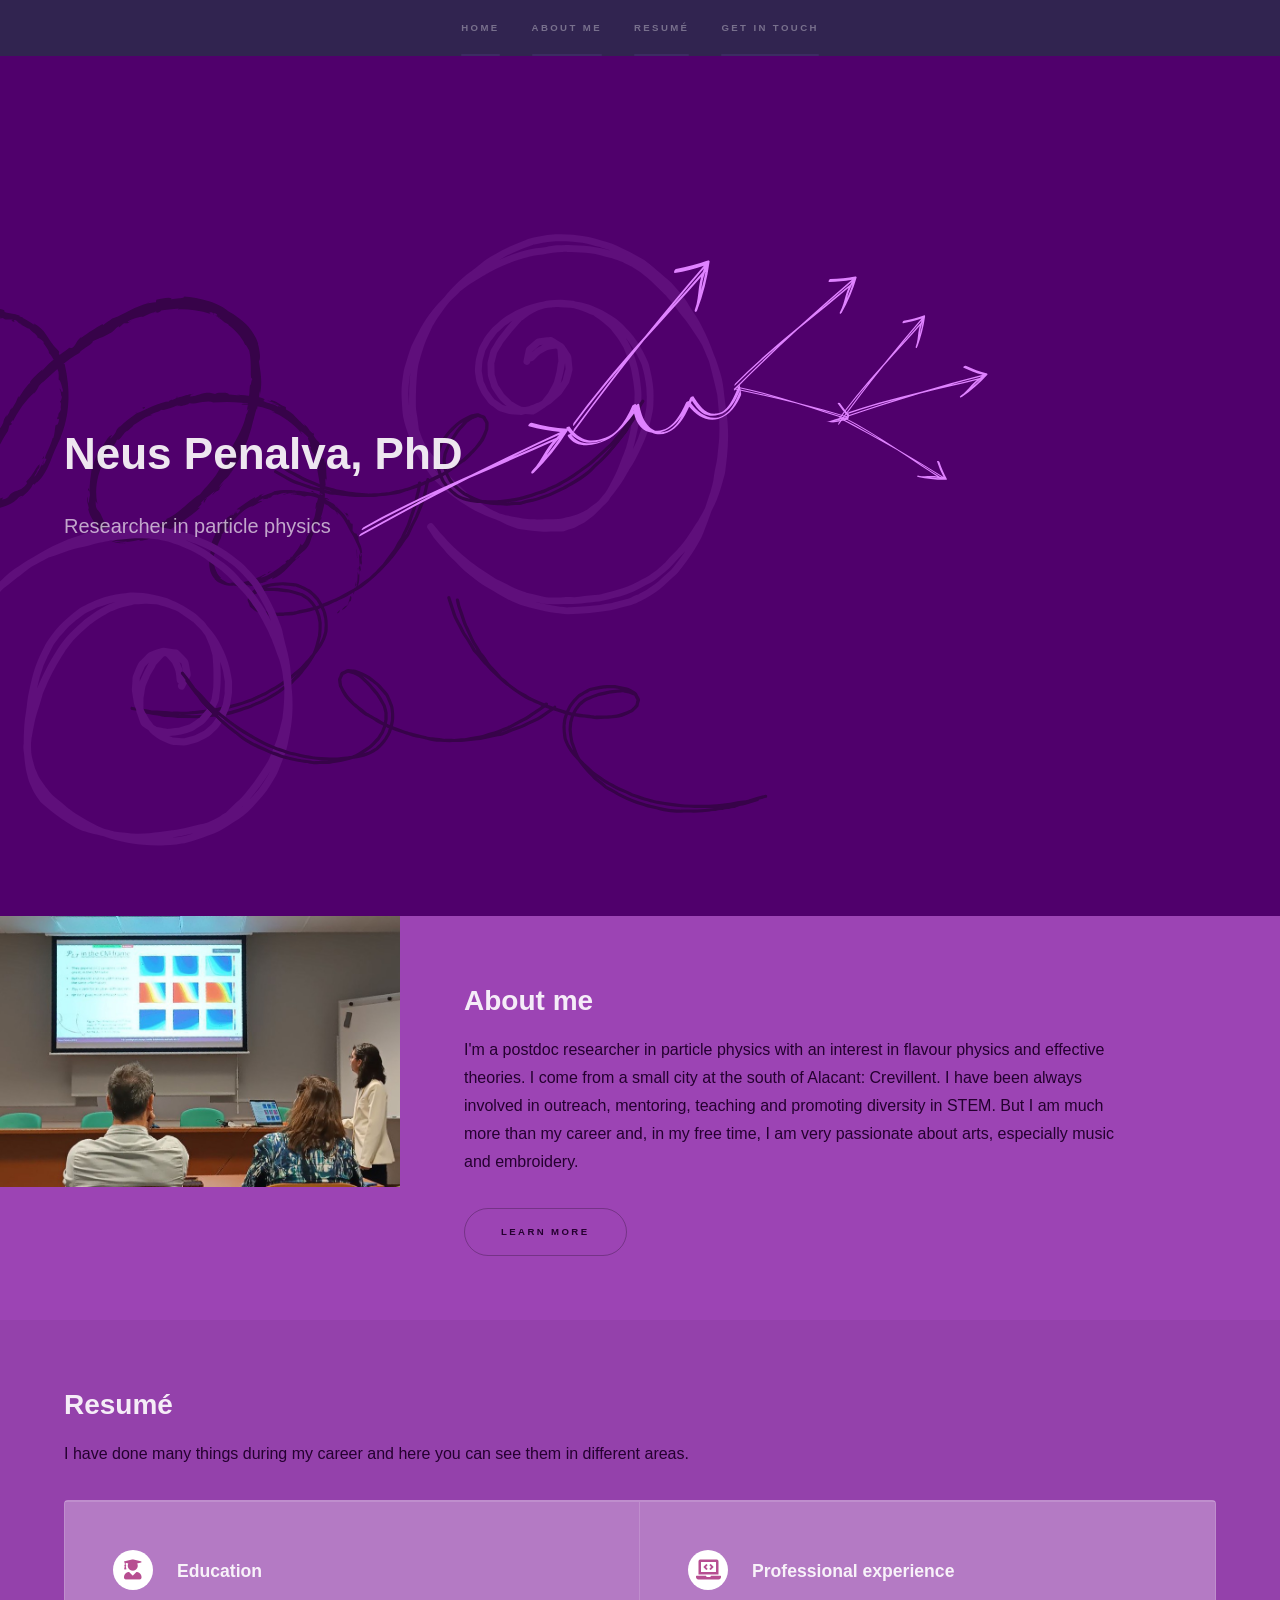
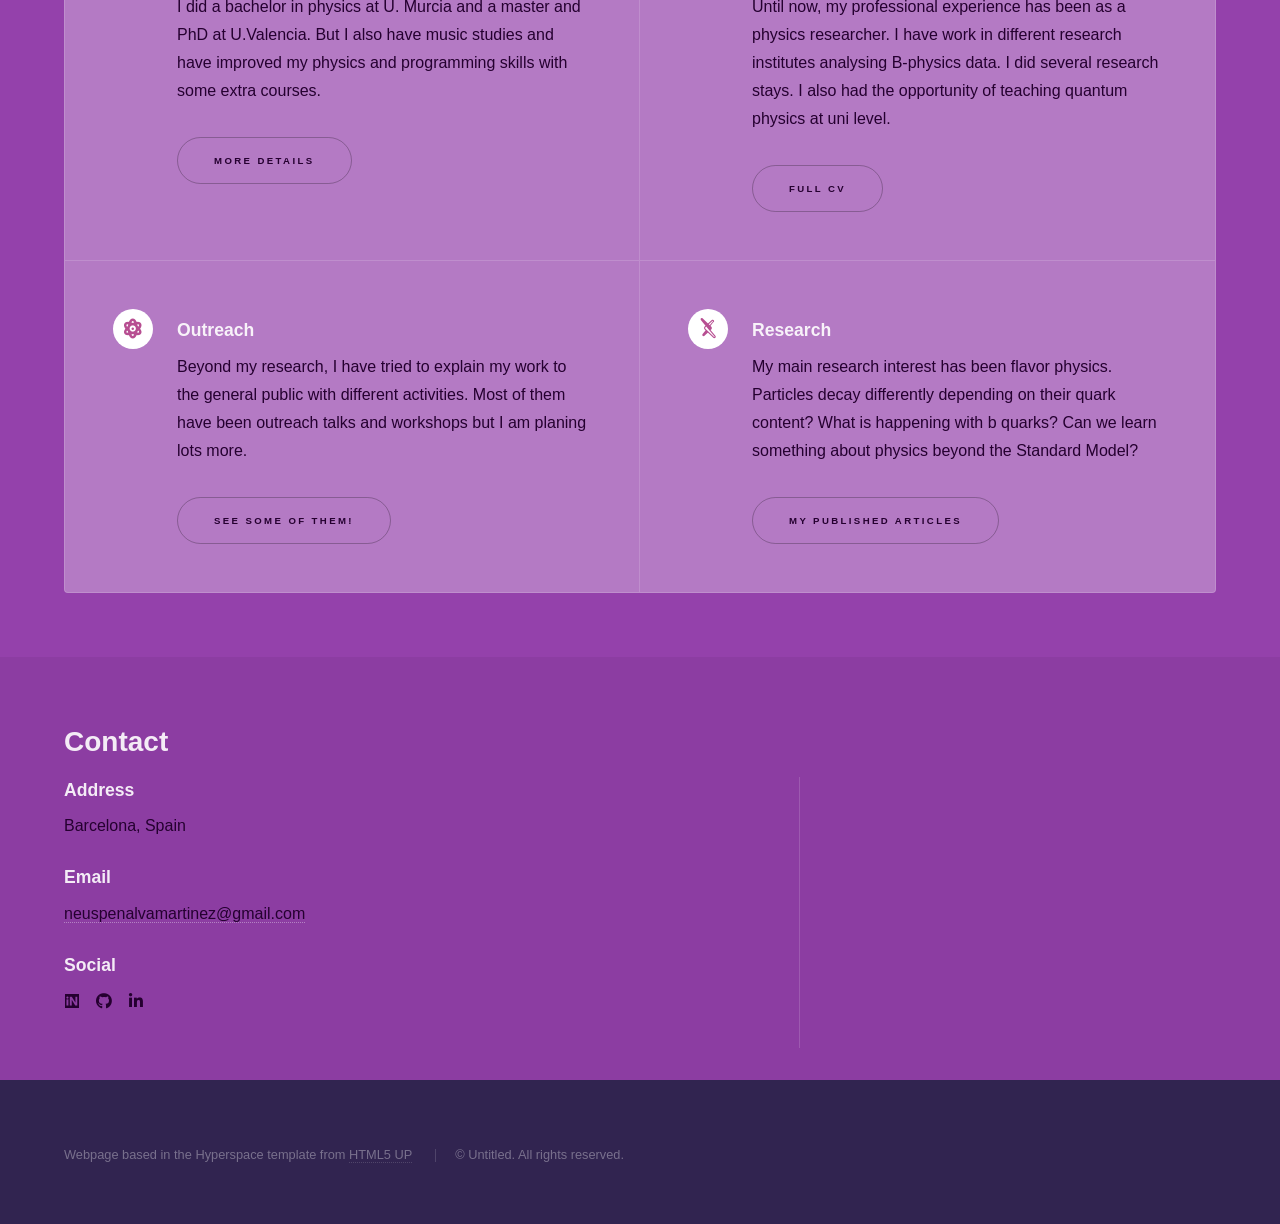
==== commit e69ebfda: "Update index.html" ====
--- a/index.html
+++ b/index.html
@@ -6,7 +6,7 @@
 -->
 <html>
 	<head>
-		<title>Neus Penalva</title>
+		<title>Neus Penalva - personal webpage</title>
 		<meta charset="utf-8" />
 		<meta name="viewport" content="width=device-width, initial-scale=1, user-scalable=no" />
 		<link rel="stylesheet" href="assets/css/main.css" />
@@ -142,10 +142,6 @@
 											<h3>Email</h3>
 											<a href="#">neuspenalvamartinez@gmail.com</a>
 										</li>
-										<li>
-											<h3>Phone</h3>
-											<span>(+34) 628267566</span>
-										</li>
 										
 										<li>
 											<h3>Social</h3>
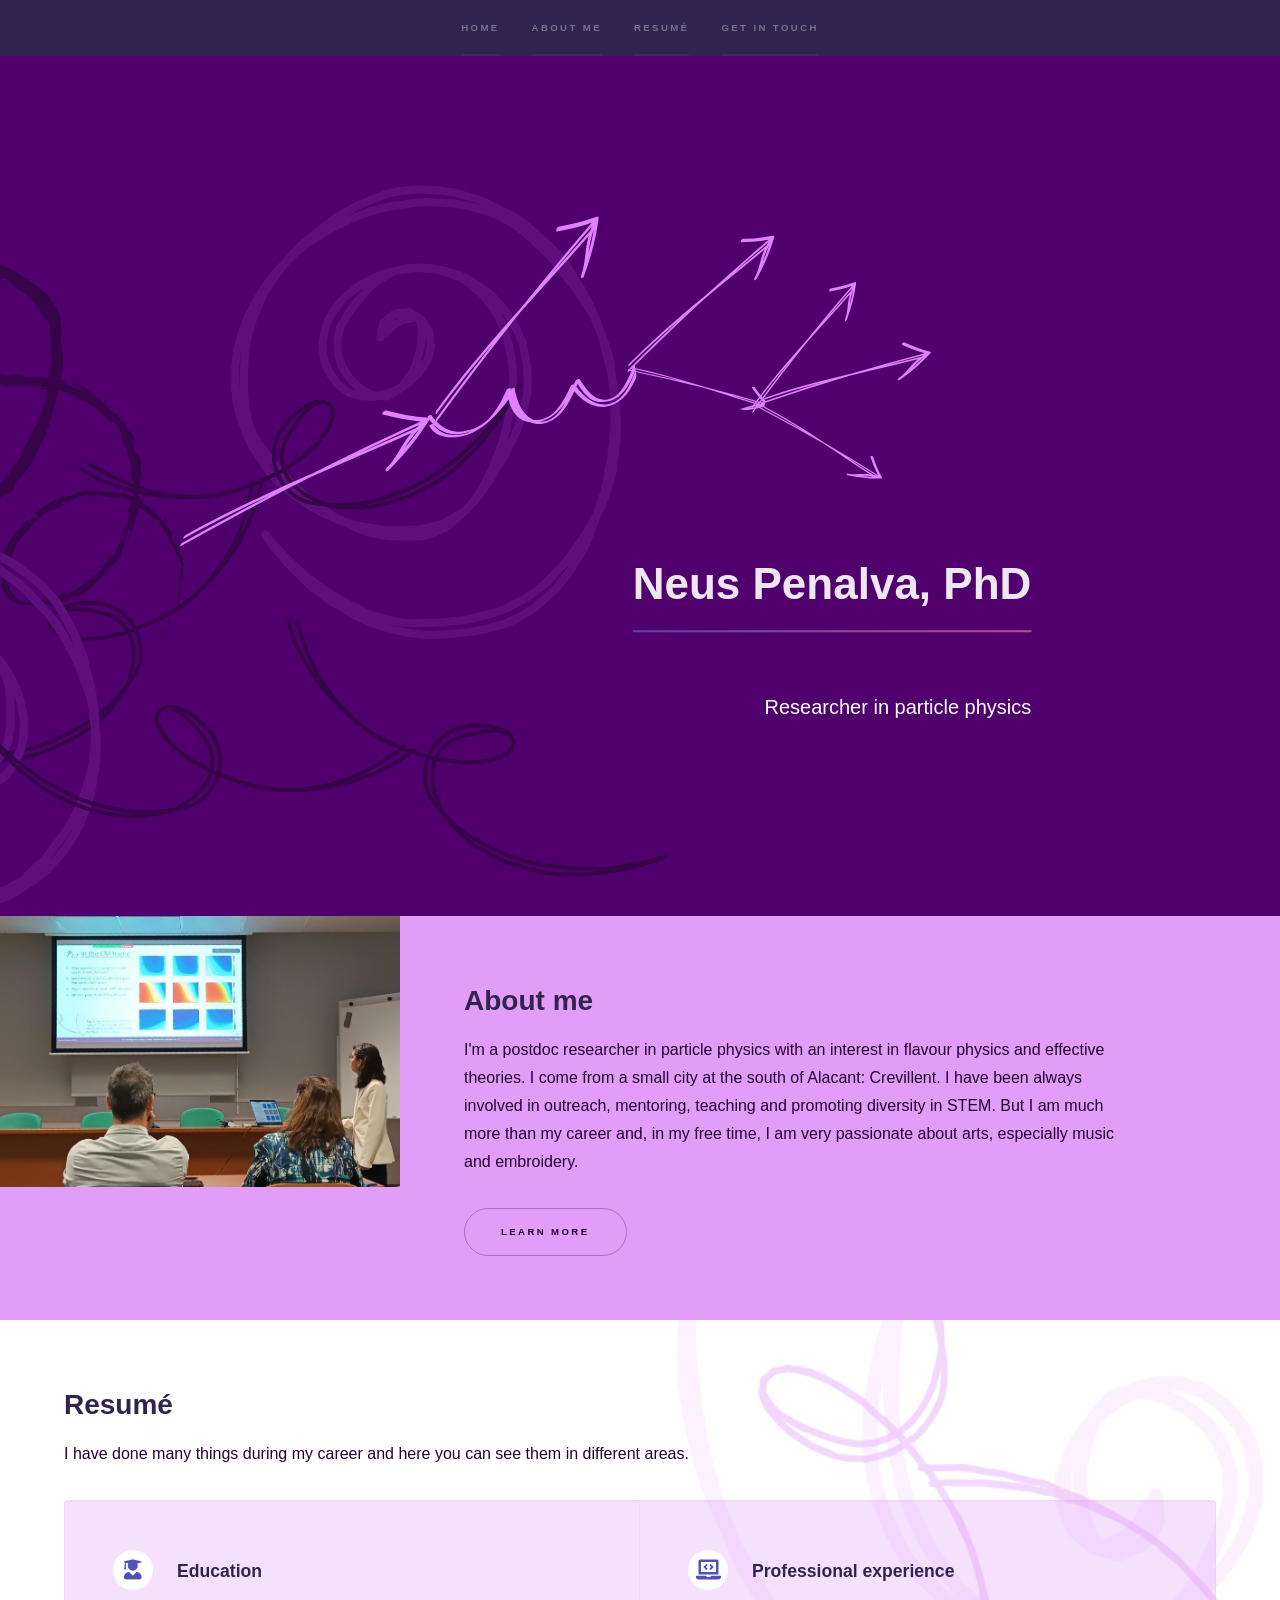
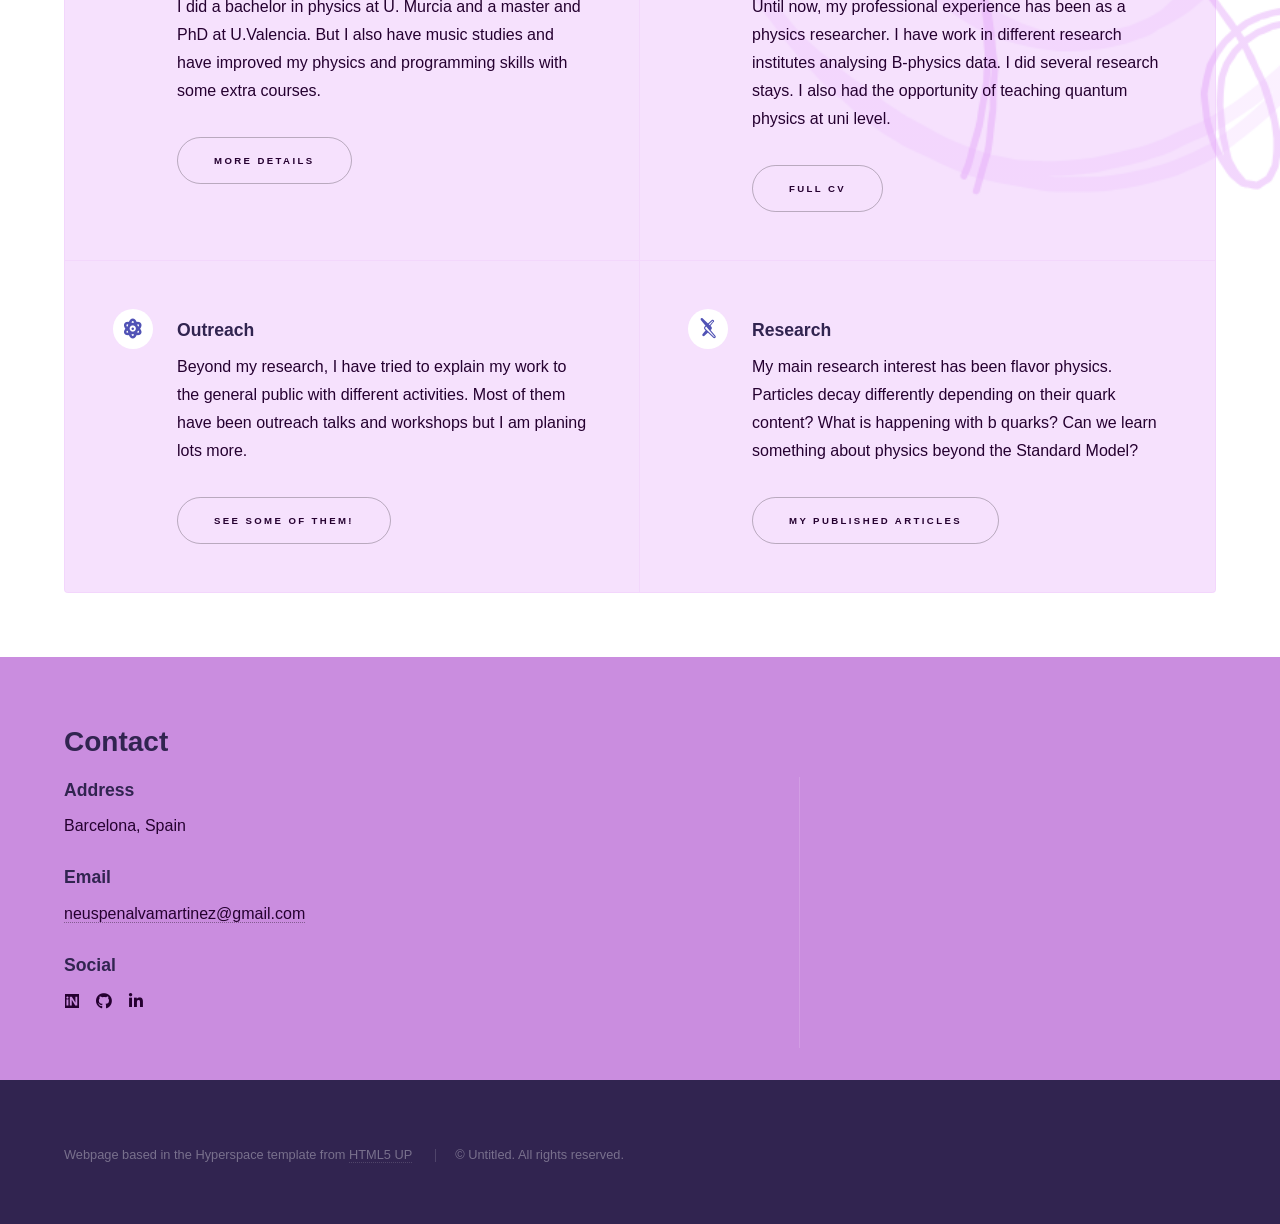
==== commit b44c517a: "Add files via upload" ====
--- a/index.html
+++ b/index.html
@@ -6,7 +6,7 @@
 -->
 <html>
 	<head>
-		<title>Neus Penalva - personal webpage</title>
+		<title>Neus Penalva</title>
 		<meta charset="utf-8" />
 		<meta name="viewport" content="width=device-width, initial-scale=1, user-scalable=no" />
 		<link rel="stylesheet" href="assets/css/main.css" />
@@ -37,8 +37,8 @@
 
 				<!-- Intro -->
 					<section id="intro" class="wrapper style1 fullscreen fade-up">
-						<div class="inner">
-							<h1>Neus Penalva, PhD</h1>
+						<div class="intro-text">
+							<h1 class="major">Neus Penalva, PhD</h1>
 							<p>Researcher in particle physics</p>
 						</div>
 					</section>
@@ -46,7 +46,7 @@
 				<!-- One -->
 					<section id="one" class="wrapper style2 spotlights">
 						<section>
-							<a href="#" class="image"><img src="images/thesis_defense.jpg" alt="" data-position="center center" width="100%" /></a>
+							<div class="image"><img src="images/thesis_defense.jpg" alt="" data-position="center center" width="100%" /></div>
 							<div class="content">
 								<div class="inner">
 									<h2>About me</h2>
@@ -62,7 +62,7 @@
 					</section>
 
 				<!-- Two -->
-					<section id="two" class="wrapper style3 fade-up">
+					<section id="two" class="wrapper style4 fade-up">
 						<div class="inner">
 							<h2>Resumé</h2>
 							<p>I have done many things during my career and here you can see them in different areas.</p>
@@ -140,7 +140,7 @@
 										</li>
 										<li>
 											<h3>Email</h3>
-											<a href="#">neuspenalvamartinez@gmail.com</a>
+											<a href="mailto:neuspenalvamartinez@gmail.com">neuspenalvamartinez@gmail.com</a>
 										</li>
 										
 										<li>
--- a/assets/css/main.css
+++ b/assets/css/main.css
@@ -151,14 +151,14 @@
 		-webkit-transition: color 0.2s ease, border-bottom-color 0.2s ease;
 		-ms-transition: color 0.2s ease, border-bottom-color 0.2s ease;
 		transition: color 0.2s ease, border-bottom-color 0.2s ease;
-		border-bottom: dotted 1px rgba(255, 255, 255, 0.35);
+		border-bottom: dotted 1px rgba(0,0,0, 0.35);
 		color: inherit;
 		text-decoration: none;
 	}
 
 		a:hover {
 			border-bottom-color: transparent;
-			color: #ffffff;
+			color: #d67af6;
 		}
 
 	strong, b {
@@ -175,7 +175,7 @@
 	}
 
 	h1, h2, h3, h4, h5, h6 {
-		color: rgba(255, 255, 255, 0.90);
+		color: #312450;
 		font-weight: bold;
 		line-height: 1.5;
 		margin: 0 0 0.5em 0;
@@ -191,6 +191,7 @@
 	}
 
 		h1.major {
+			color: rgba(255, 255, 255, 0.90);
 			margin: 0 0 1.3em 0;
 			position: relative;
 			padding-bottom: 0.35em;
@@ -217,6 +218,12 @@
 	h2 {
 		font-size: 1.75em;
 	}
+		h2.major {
+			color: rgba(255, 255, 255, 0.90);
+			margin: 0 0 1.3em 0;
+			position: relative;
+			padding-bottom: 0.35em;
+		}
 
 	h3 {
 		font-size: 1.1em;
@@ -1799,7 +1806,7 @@
 
 	.box {
 		border-radius: 0.25em;
-		border: solid 1px rgba(255, 255, 255, 0.15);
+		border: solid 1px rgba(0,0,0, 0.15);
 		margin-bottom: 2em;
 		padding: 1.5em;
 	}
@@ -1988,21 +1995,21 @@
 		-ms-flex-wrap: wrap;
 		flex-wrap: wrap;
 		border-radius: 0.25em;
-		border: solid 1px rgba(255, 255, 255, 0.15);
-		background: rgba(255, 255, 255, 0.30);
+		border: solid 1px rgba(225, 157, 248, 0.15);
+		background: rgba(225, 157, 248, 0.30);
 		margin: 0 0 2em 0;
 	}
 
 		.features section {
 			padding: 3.5em 3em 1em 7em ;
 			width: 50%;
-			border-top: solid 1px rgba(255, 255, 255, 0.15);
+			border-top: solid 1px rgba(225, 157, 248, 0.15);
 			position: relative;
 		}
 
 
 		    .features section:nth-child(2n+1) {
-				border-right: solid 1px rgba(255, 255, 255, 0.15);
+				border-right: solid 1px rgba(225, 157, 248, 0.15);
 			}
 
 			.features section .icon {
@@ -3254,7 +3261,7 @@
 		}
 
 		.wrapper.style2 {
-			background-color: #9C44B4;
+			background-color: #e19df8;
 			color: #250030;
 		}
 
@@ -3269,6 +3276,15 @@
 
 		.wrapper.style3-alt {
 			background-color: #953d75;
+		}
+		
+		.wrapper.style4 {
+		    background-image:linear-gradient(to right, rgba(255,255,255, 0.5) 0 100%), url("images/Tesi.png");
+		    background-position: top right;
+	     	background-repeat: no-repeat;
+			background-size: cover;
+			background-color: #ffffff;
+			color: #250030;
 		}
 
 		.wrapper.fullscreen {
@@ -3881,8 +3897,18 @@
 		background-position: top right;
 		background-repeat: no-repeat;
 		background-color:#50006c;
-		background-size: 100% 100%;
+		background-size: cover;
+		height: 250px;
+		
 	}  
+	.intro-text {
+  text-align: right;
+  position: absolute;
+  top: 70%;
+  left: 65%;
+  transform: translate(-50%, -50%);
+  color: white;
+}
 		#intro p {
 			font-size: 1.25em;
 		}
@@ -3918,7 +3944,7 @@
   margin-top: 20px;
   margin-left: 1em;
   margin-bottom: 20px;
-  color: #050d18;
+  color: #312450;
 }
 
 .resume .resume-item {
@@ -3935,7 +3961,7 @@
   font-weight: 600;
   text-transform: uppercase;
   font-family: "Poppins", sans-serif;
-  color: rgba(255, 255, 255, 0.85);
+  color: #312450;
   margin-bottom: 10px;
 }
 
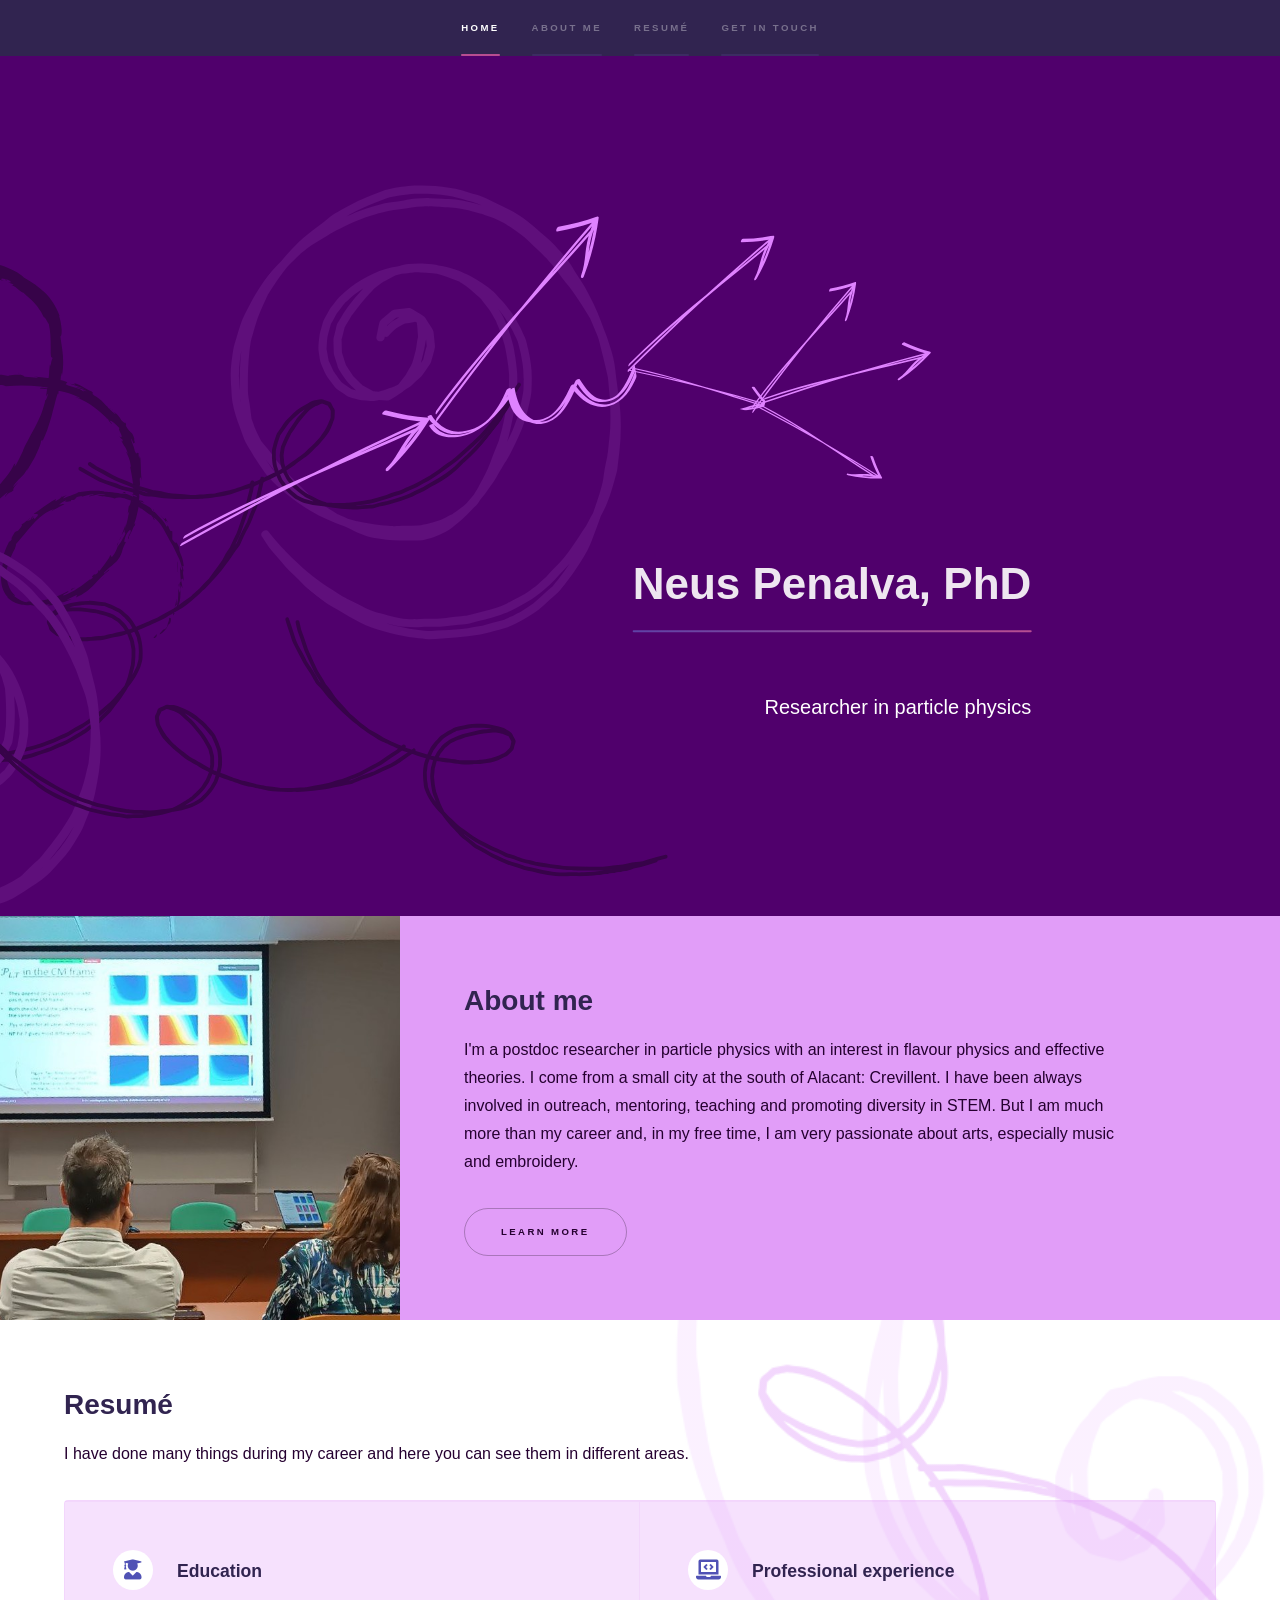
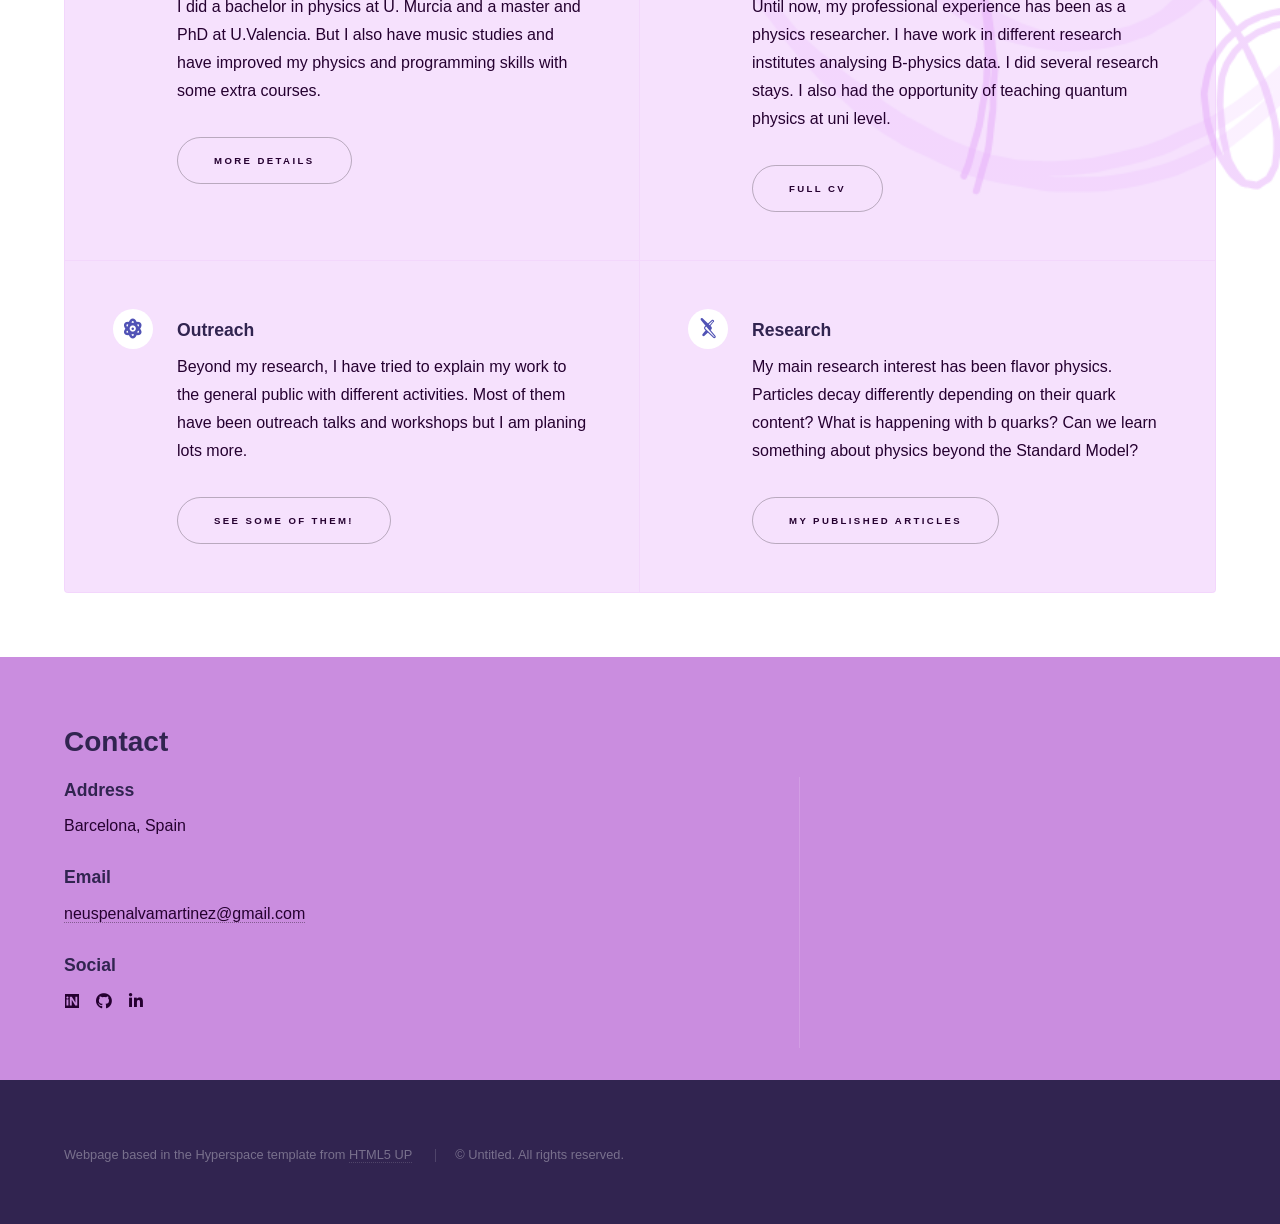
==== commit c5e6297c: "Update index.html" ====
--- a/index.html
+++ b/index.html
@@ -19,7 +19,7 @@
 				<div class="inner">
 					<header>
 						<img src="images/perfil.jpeg" alt="Profile photo" class="avatar"/>
-						<h2 id="logo"><a href="#">Neus Penalva</a></h2>
+						<h2 id="logo">Neus Penalva</h2>
 				    </header>
 					<nav>
 						<ul>
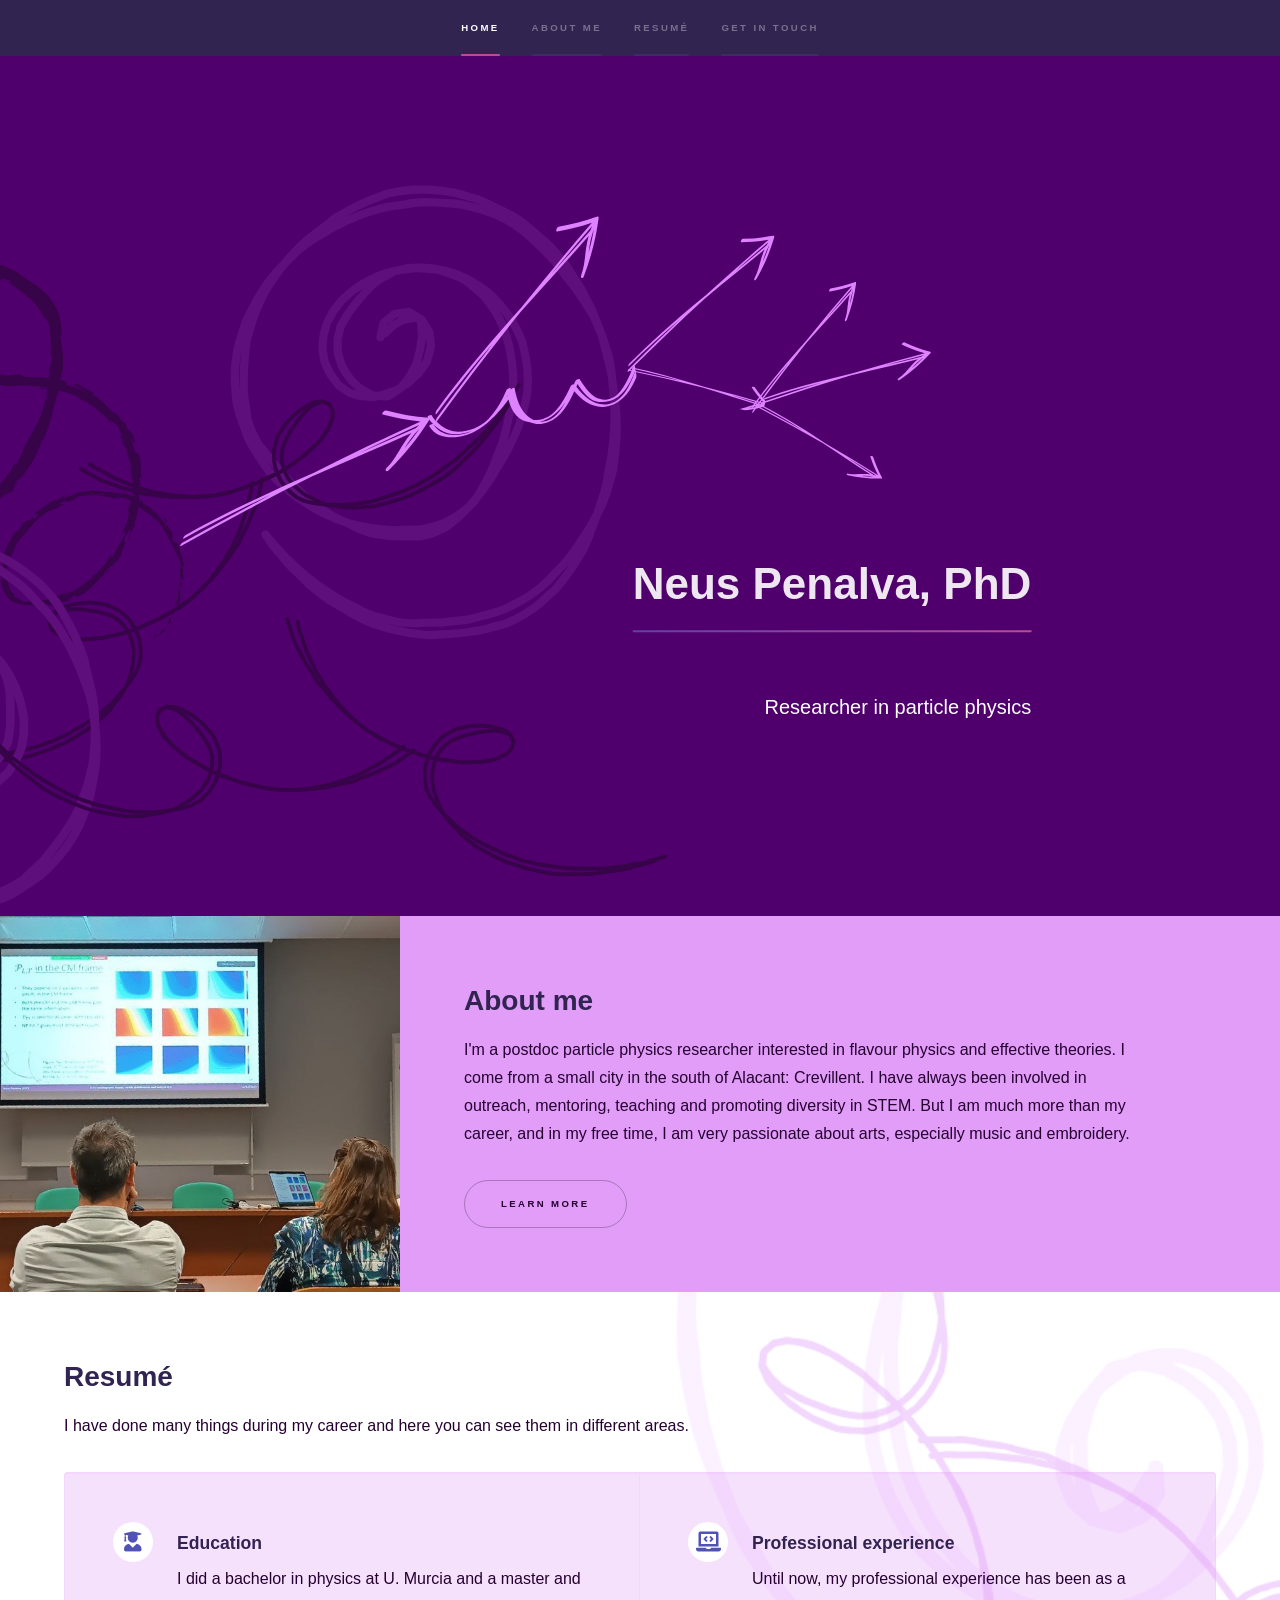
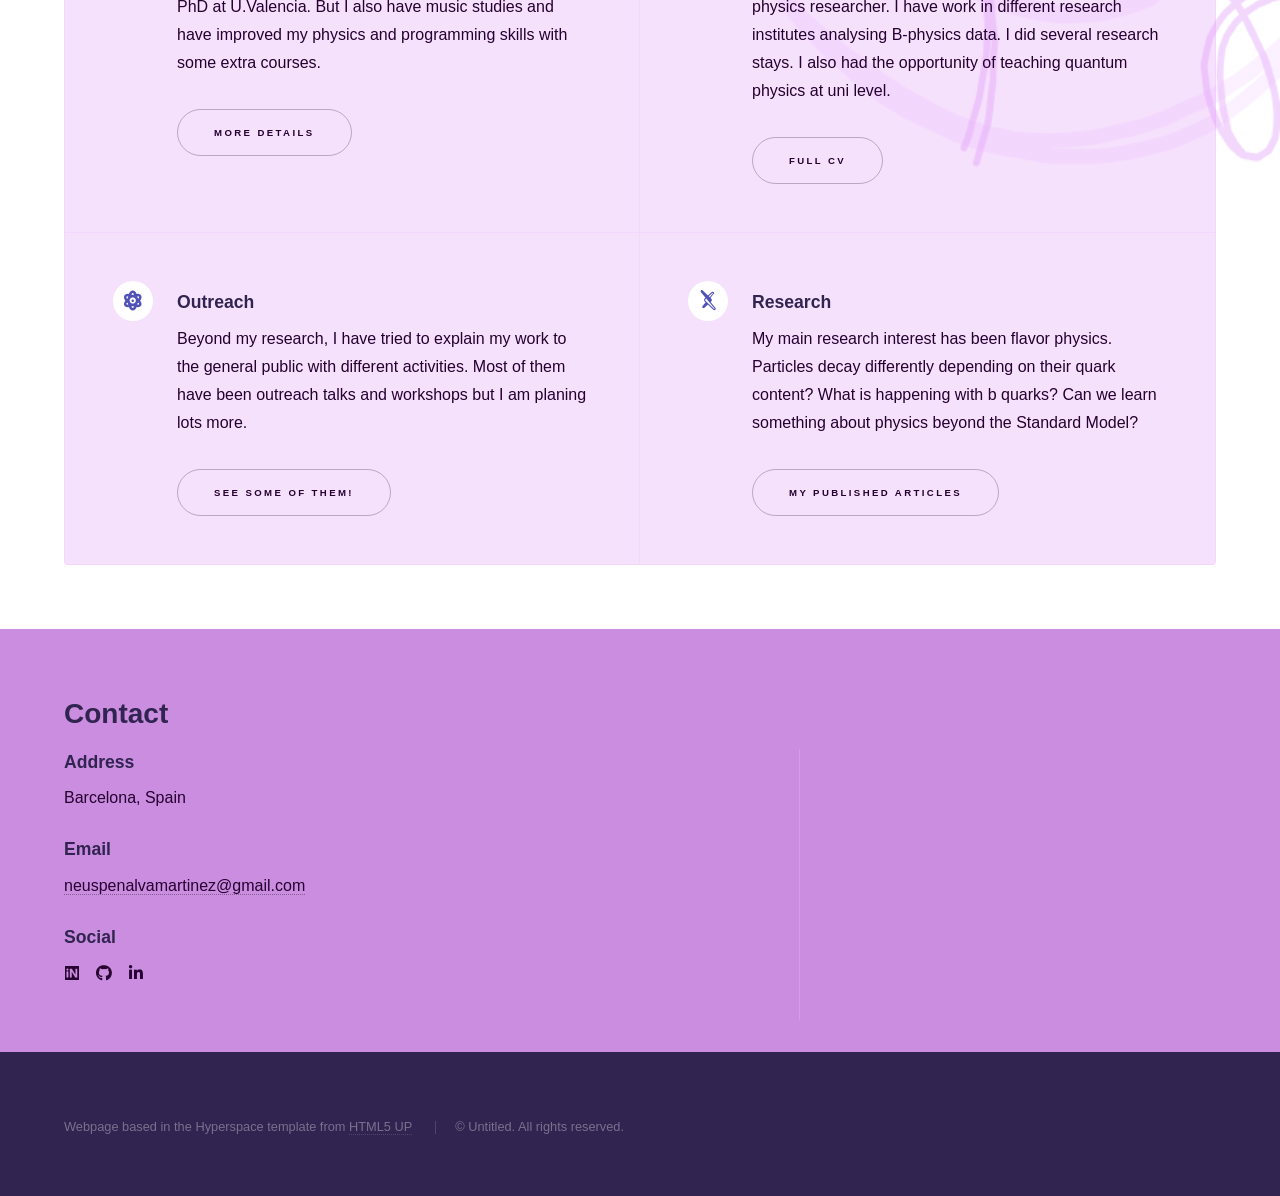
==== commit 73796d20: "Update index.html" ====
--- a/index.html
+++ b/index.html
@@ -19,7 +19,7 @@
 				<div class="inner">
 					<header>
 						<img src="images/perfil.jpeg" alt="Profile photo" class="avatar"/>
-						<h2 id="logo">Neus Penalva</h2>
+						<h2 id="logo" class="major">Neus Penalva</h2>
 				    </header>
 					<nav>
 						<ul>
@@ -50,9 +50,12 @@
 							<div class="content">
 								<div class="inner">
 									<h2>About me</h2>
-									<p>I'm a postdoc researcher in particle physics with an interest in flavour physics and effective theories. I come from a small city at the south of Alacant: Crevillent.
-									I have been always involved in outreach, mentoring, teaching and promoting diversity in STEM. 
-									But I am much more than my career and, in my free time, I am very passionate about arts, especially music and embroidery.</p>
+									<p>
+									I'm a postdoc particle physics researcher interested in flavour physics and effective theories. 
+									I come from a small city in the south of Alacant: Crevillent.
+									I have always been involved in outreach, mentoring, teaching and promoting diversity in STEM. 
+									But I am much more than my career, and in my free time, I am very passionate about arts, especially music and embroidery.	
+									</p>
 									<ul class="actions">
 										<li><a href="aboutme.html" class="button">Learn more</a></li>
 									</ul>
